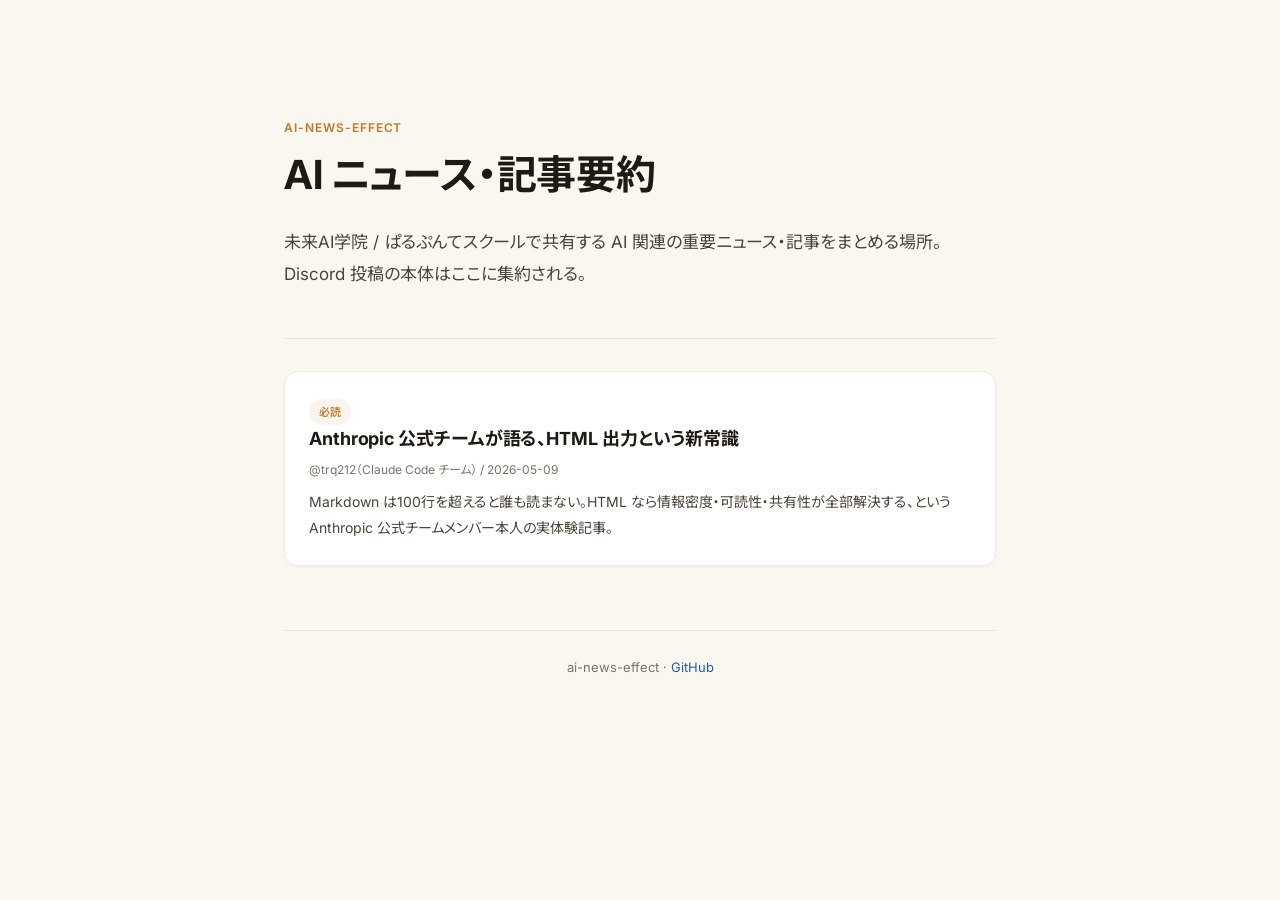
==== index.html @ 705ed65c "ライトテーマ化 + 共通CSS化 + DESIGN.md 設置 ちーけんさんフィードバック対応（ダークから明るく見やすいテーマへ）。  - DESIGN.md 新規: カラーパレット・タイポ・コンポー" ====
<!DOCTYPE html>
<html lang="ja">
<head>
<meta charset="UTF-8">
<meta name="viewport" content="width=device-width, initial-scale=1, viewport-fit=cover">
<title>ai-news-effect | AI ニュース・記事要約</title>
<meta name="description" content="未来AI学院 / ぱるぷんてスクール向け、AI ニュース・記事要約の HTML 公開サイト。">
<meta property="og:title" content="ai-news-effect | AI ニュース・記事要約">
<meta property="og:description" content="未来AI学院 / ぱるぷんてスクール向け、AI ニュース・記事要約の HTML 公開サイト。">
<meta property="og:type" content="website">
<meta property="og:url" content="https://ai-news-effect.pages.dev/">
<meta property="og:image" content="https://ai-news-effect.pages.dev/assets/images/2026-05-10-html-effectiveness.png">
<meta property="og:site_name" content="ai-news-effect">
<meta name="twitter:card" content="summary_large_image">
<meta name="twitter:image" content="https://ai-news-effect.pages.dev/assets/images/2026-05-10-html-effectiveness.png">
<link rel="preconnect" href="https://fonts.googleapis.com">
<link rel="preconnect" href="https://fonts.gstatic.com" crossorigin>
<link href="https://fonts.googleapis.com/css2?family=Inter:wght@400;500;600;700&family=Noto+Sans+JP:wght@400;500;700&family=JetBrains+Mono:wght@400;500&display=swap" rel="stylesheet">
<link rel="stylesheet" href="/assets/styles.css">
</head>
<body>
<main class="container">
  <header class="hero">
    <span class="eyebrow">ai-news-effect</span>
    <h1>AI ニュース・記事要約</h1>
    <p class="lead">未来AI学院 / ぱるぷんてスクールで共有する AI 関連の重要ニュース・記事をまとめる場所。Discord 投稿の本体はここに集約される。</p>
  </header>

  <a href="/posts/2026-05-10-html-effectiveness.html" class="card-link">
    <span class="tag">必読</span>
    <h2>Anthropic 公式チームが語る、HTML 出力という新常識</h2>
    <p class="meta-inline">@trq212（Claude Code チーム） / 2026-05-09</p>
    <p>Markdown は100行を超えると誰も読まない。HTML なら情報密度・可読性・共有性が全部解決する、という Anthropic 公式チームメンバー本人の実体験記事。</p>
  </a>

  <footer>
    ai-news-effect · <a href="https://github.com/kenjireds08/ai-news-effect">GitHub</a>
  </footer>
</main>
</body>
</html>
---- assets/styles.css ----
/* ai-news-effect 共通スタイルシート
 * デザインルール: DESIGN.md を参照
 * 方針: 手書きノート風画像と一体感のある、温かく品のあるライトテーマ
 */

:root {
  /* Background */
  --bg-base: #faf7f0;
  --bg-surface: #ffffff;
  --bg-elev: #fdf8e8;

  /* Text */
  --text-primary: #1f1a14;
  --text-secondary: #4a4338;
  --text-muted: #7a7468;

  /* Accent */
  --accent-warm: #c2782a;
  --accent-marker: #f5b85f;
  --accent-warm-bg: rgba(194, 120, 42, 0.08);
  --accent-link: #1e5da8;
  --accent-coral: #c64b3a;

  /* Border / Shadow */
  --border: rgba(31, 26, 20, 0.08);
  --border-strong: rgba(31, 26, 20, 0.16);
  --shadow-sm: 0 1px 2px rgba(31, 26, 20, 0.04);
  --shadow-md: 0 4px 16px rgba(31, 26, 20, 0.06);

  /* Radius */
  --r-sm: 8px;
  --r-md: 14px;
  --r-lg: 20px;

  /* Space (8px grid) */
  --space-1: 8px;
  --space-2: 16px;
  --space-3: 24px;
  --space-4: 32px;
  --space-5: 48px;
  --space-6: 64px;

  /* Layout */
  --max-w: 760px;

  /* Typography */
  --font-sans: "Inter", "Noto Sans JP", -apple-system, BlinkMacSystemFont, system-ui, sans-serif;
  --font-mono: "JetBrains Mono", ui-monospace, SFMono-Regular, Menlo, monospace;
}

* { box-sizing: border-box; }

html, body {
  margin: 0;
  padding: 0;
  background: var(--bg-base);
  color: var(--text-primary);
  font-family: var(--font-sans);
  line-height: 1.85;
  font-feature-settings: "palt";
  -webkit-font-smoothing: antialiased;
  -moz-osx-font-smoothing: grayscale;
}

.container {
  max-width: var(--max-w);
  margin: 0 auto;
  padding: var(--space-5) var(--space-3);
}

/* === Typography === */

h1, h2, h3, h4 {
  font-weight: 700;
  line-height: 1.4;
  letter-spacing: -0.01em;
  color: var(--text-primary);
}

h1 {
  font-size: clamp(28px, 5vw, 40px);
  margin: 0 0 var(--space-3);
}

h2 {
  font-size: clamp(22px, 3.5vw, 26px);
  margin: var(--space-5) 0 var(--space-2);
}

h2.section-title {
  font-size: clamp(22px, 3.5vw, 26px);
  margin: var(--space-5) 0 var(--space-2);
}

h3 {
  font-size: 18px;
  margin: var(--space-3) 0 var(--space-1);
}

p {
  margin: 0 0 var(--space-2);
  color: var(--text-secondary);
}

a {
  color: var(--accent-link);
  text-decoration: none;
  border-bottom: 1px dashed transparent;
  transition: border-color 0.15s, color 0.15s;
}

a:hover {
  border-bottom-color: var(--accent-link);
}

code {
  font-family: var(--font-mono);
  font-size: 0.92em;
  background: var(--bg-elev);
  padding: 2px 6px;
  border-radius: 4px;
  color: var(--accent-warm);
  border: 1px solid var(--border);
}

hr {
  border: none;
  border-top: 1px solid var(--border);
  margin: var(--space-5) 0;
}

/* === Components === */

.eyebrow {
  display: inline-block;
  font-size: 12px;
  font-weight: 600;
  letter-spacing: 0.08em;
  text-transform: uppercase;
  color: var(--accent-warm);
  margin-bottom: var(--space-1);
}

.breadcrumb {
  font-size: 13px;
  color: var(--text-muted);
  margin-bottom: var(--space-3);
}

.breadcrumb a {
  color: var(--text-muted);
  border-bottom: 1px dashed var(--text-muted);
}

.meta {
  display: flex;
  flex-wrap: wrap;
  gap: var(--space-2);
  font-size: 13px;
  color: var(--text-muted);
  border-left: 3px solid var(--accent-warm);
  background: var(--accent-warm-bg);
  padding: var(--space-1) var(--space-2);
  border-radius: 0 var(--r-sm) var(--r-sm) 0;
  margin: var(--space-2) 0 var(--space-3);
  line-height: 1.7;
}

.meta a {
  color: var(--text-muted);
  border-bottom: 1px dashed var(--text-muted);
}

.lead {
  font-size: 17px;
  color: var(--text-secondary);
  margin: var(--space-3) 0 var(--space-3);
  line-height: 1.85;
}

.lead strong {
  color: var(--text-primary);
}

.hero-img {
  width: 100%;
  border-radius: var(--r-md);
  border: 1px solid var(--border);
  margin: var(--space-3) 0 var(--space-5);
  display: block;
  box-shadow: var(--shadow-md);
  background: var(--bg-elev);
}

/* Hero (top of page) */

.hero {
  padding: var(--space-6) 0 var(--space-3);
  border-bottom: 1px solid var(--border);
  margin-bottom: var(--space-4);
}

/* Card (general) */

.card {
  background: var(--bg-surface);
  border: 1px solid var(--border);
  border-radius: var(--r-md);
  padding: var(--space-3);
  margin: var(--space-2) 0;
  box-shadow: var(--shadow-sm);
}

/* Card Link (article list) */

.card-link {
  display: block;
  background: var(--bg-surface);
  border: 1px solid var(--border);
  border-radius: var(--r-md);
  padding: var(--space-3);
  margin: var(--space-2) 0;
  color: inherit;
  border-bottom: 1px solid var(--border);
  box-shadow: var(--shadow-sm);
  transition: border-color 0.15s, transform 0.15s, box-shadow 0.15s;
}

.card-link:hover {
  border-color: var(--accent-warm);
  transform: translateY(-1px);
  box-shadow: var(--shadow-md);
}

.card-link h2 {
  font-size: 18px;
  font-weight: 700;
  margin: 0 0 var(--space-1);
  color: var(--text-primary);
  letter-spacing: -0.005em;
}

.card-link .meta-inline {
  font-size: 12px;
  color: var(--text-muted);
  margin: 0 0 var(--space-1);
  border: none;
  background: none;
  padding: 0;
}

.card-link p {
  margin: 0;
  color: var(--text-secondary);
  font-size: 14px;
}

/* Tag */

.tag {
  display: inline-block;
  font-size: 11px;
  font-weight: 600;
  padding: 3px 10px;
  border-radius: 999px;
  background: var(--accent-warm-bg);
  color: var(--accent-warm);
  margin-right: 6px;
}

/* Numbered Card (5項目展開用) */

.num-card {
  background: var(--bg-surface);
  border: 1px solid var(--border);
  border-left: 3px solid var(--accent-warm);
  border-radius: 0 var(--r-md) var(--r-md) 0;
  padding: var(--space-3);
  margin: var(--space-2) 0;
  box-shadow: var(--shadow-sm);
}

.num-card-num {
  display: inline-flex;
  align-items: center;
  justify-content: center;
  width: 28px;
  height: 28px;
  border-radius: 50%;
  background: var(--accent-warm);
  color: #ffffff;
  font-weight: 700;
  font-size: 14px;
  margin-right: var(--space-1);
  vertical-align: middle;
}

.num-card h3 {
  display: inline;
  font-size: 18px;
  margin: 0;
  color: var(--text-primary);
  letter-spacing: -0.005em;
  vertical-align: middle;
}

.num-card p {
  margin: var(--space-1) 0 0;
  color: var(--text-secondary);
  line-height: 1.85;
}

.num-card strong {
  color: var(--text-primary);
}

/* Quote */

.quote {
  border-left: 4px solid var(--accent-marker);
  padding: var(--space-1) var(--space-3);
  background: var(--accent-warm-bg);
  border-radius: 0 var(--r-sm) var(--r-sm) 0;
  margin: var(--space-3) 0;
  font-style: italic;
  color: var(--text-secondary);
}

/* Button */

.btn {
  display: inline-block;
  padding: 10px 20px;
  border-radius: var(--r-sm);
  background: var(--accent-warm);
  color: #ffffff;
  font-weight: 600;
  font-size: 15px;
  border: none;
  cursor: pointer;
  text-decoration: none;
  transition: transform 0.1s, background 0.15s;
}

.btn:hover {
  transform: translateY(-1px);
  background: #a86423;
  border-bottom: none;
}

.btn-ghost {
  background: transparent;
  color: var(--text-primary);
  border: 1px solid var(--border-strong);
}

.btn-ghost:hover {
  background: var(--bg-elev);
}

/* Divider */

.divider {
  text-align: center;
  color: var(--text-muted);
  letter-spacing: 0.5em;
  margin: var(--space-5) 0 var(--space-3);
  font-size: 12px;
}

/* Conclusion */

.conclusion {
  text-align: center;
  color: var(--text-secondary);
  font-size: 15px;
  margin: var(--space-3) 0;
  line-height: 1.85;
}

.conclusion strong {
  color: var(--accent-warm);
}

/* Related links */

.related {
  background: var(--bg-elev);
  border: 1px solid var(--border);
  border-radius: var(--r-md);
  padding: var(--space-3);
  margin: var(--space-5) 0;
}

.related h3 {
  margin: 0 0 var(--space-1);
  font-size: 14px;
  color: var(--text-muted);
  text-transform: uppercase;
  letter-spacing: 0.08em;
  font-weight: 600;
}

.related ul {
  margin: 0;
  padding-left: var(--space-2);
}

.related li {
  margin: var(--space-1) 0;
  font-size: 14px;
}

/* Footer */

footer {
  border-top: 1px solid var(--border);
  padding: var(--space-3) 0;
  margin-top: var(--space-6);
  font-size: 13px;
  color: var(--text-muted);
  text-align: center;
}

/* Responsive */

@media (max-width: 540px) {
  .container {
    padding: var(--space-3) var(--space-2);
  }
  .num-card {
    padding: var(--space-2);
  }
  .meta {
    padding: var(--space-1) var(--space-2);
    font-size: 12px;
  }
}
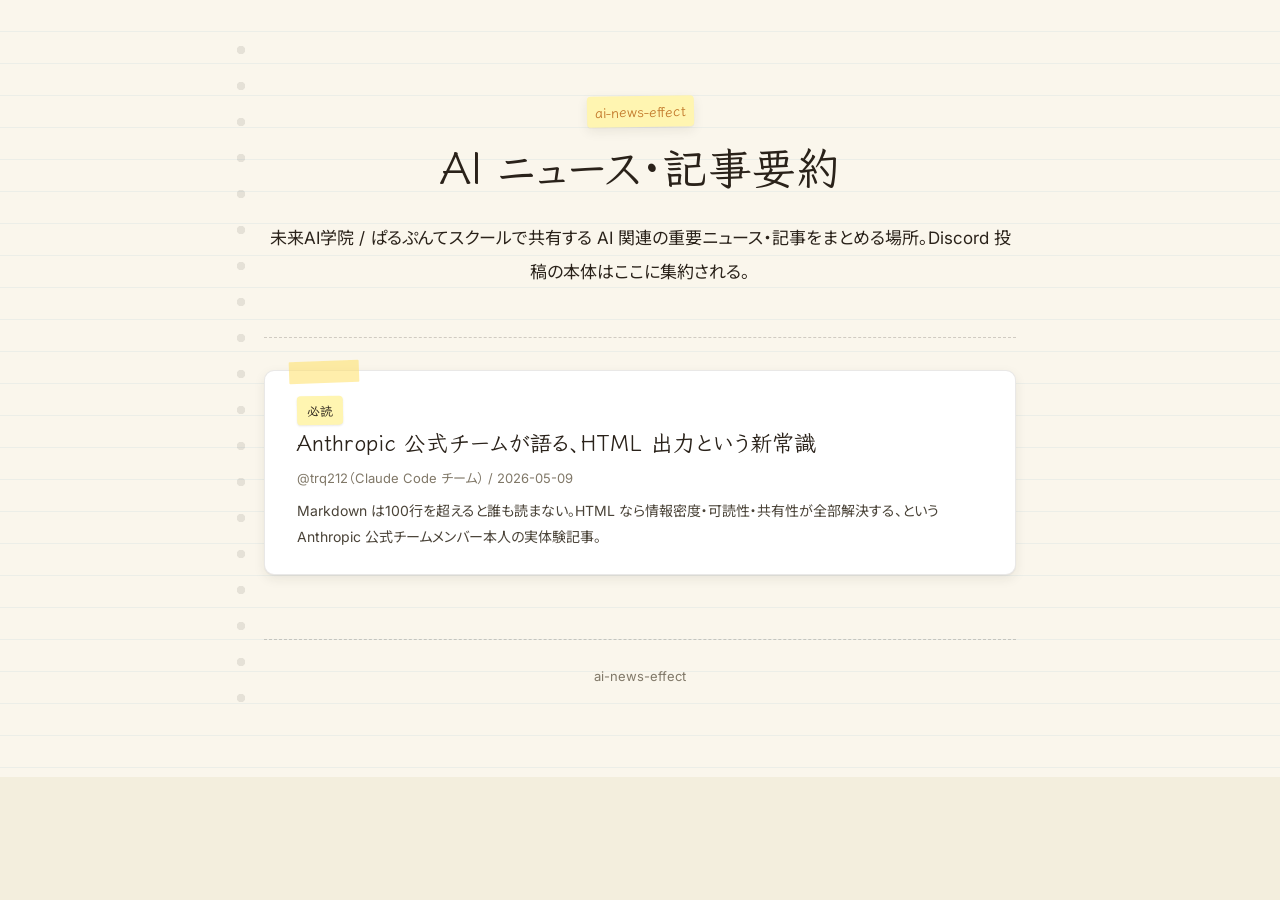
==== commit 68396d6a: "フッターから「未来AI学院・ぱるぷんてスクール」表記削除 ちーけんさんフィードバック対応。サイト名のみシンプルに表示" ====
--- a/index.html
+++ b/index.html
@@ -34,7 +34,7 @@
   </a>
 
   <footer>
-    ai-news-effect · <a href="https://github.com/kenjireds08/ai-news-effect">GitHub</a>
+    ai-news-effect
   </footer>
 </main>
 </body>
--- a/assets/styles.css
+++ b/assets/styles.css
@@ -1,38 +1,53 @@
 /* ai-news-effect 共通スタイルシート
  * デザインルール: DESIGN.md を参照
- * 方針: 手書きノート風画像と一体感のある、温かく品のあるライトテーマ
+ * 方針: ノート風融合 — 手書きインフォグラフィック画像と HTML が完全に一体化したペーパー質感
  */
 
+@import url('https://fonts.googleapis.com/css2?family=Inter:wght@400;500;600;700&family=Noto+Sans+JP:wght@400;500;700&family=Klee+One:wght@400;600&family=JetBrains+Mono:wght@400;500&display=swap');
+
 :root {
-  /* Background */
-  --bg-base: #faf7f0;
-  --bg-surface: #ffffff;
+  /* Background — ノートの紙感 */
+  --bg-paper: #faf6ec;
+  --bg-paper-darker: #f3eedd;
+  --bg-card: #ffffff;
   --bg-elev: #fdf8e8;
 
+  /* Sticky note colors（5項目用付箋カラー） */
+  --sticky-yellow: #fff5b1;
+  --sticky-blue: #d4eaf8;
+  --sticky-pink: #ffd9d9;
+  --sticky-green: #d6ecc6;
+  --sticky-orange: #ffd9b3;
+
   /* Text */
-  --text-primary: #1f1a14;
+  --text-primary: #2a221a;
   --text-secondary: #4a4338;
-  --text-muted: #7a7468;
+  --text-muted: #807868;
 
   /* Accent */
   --accent-warm: #c2782a;
-  --accent-marker: #f5b85f;
-  --accent-warm-bg: rgba(194, 120, 42, 0.08);
+  --accent-marker: #ffe066;
+  --accent-marker-soft: #fff5b1;
   --accent-link: #1e5da8;
   --accent-coral: #c64b3a;
+  --accent-blue: #4a90b9;
+
+  /* Tape colors */
+  --tape-yellow: rgba(255, 224, 102, 0.55);
+  --tape-blue: rgba(74, 144, 185, 0.35);
 
   /* Border / Shadow */
-  --border: rgba(31, 26, 20, 0.08);
-  --border-strong: rgba(31, 26, 20, 0.16);
-  --shadow-sm: 0 1px 2px rgba(31, 26, 20, 0.04);
-  --shadow-md: 0 4px 16px rgba(31, 26, 20, 0.06);
+  --border: rgba(42, 34, 26, 0.1);
+  --border-strong: rgba(42, 34, 26, 0.2);
+  --shadow-paper: 0 1px 1px rgba(42, 34, 26, 0.04), 0 4px 12px rgba(42, 34, 26, 0.08);
+  --shadow-sticky: 0 2px 4px rgba(42, 34, 26, 0.08), 0 8px 24px rgba(42, 34, 26, 0.1);
 
   /* Radius */
-  --r-sm: 8px;
-  --r-md: 14px;
-  --r-lg: 20px;
-
-  /* Space (8px grid) */
+  --r-sm: 6px;
+  --r-md: 10px;
+  --r-lg: 16px;
+
+  /* Space */
   --space-1: 8px;
   --space-2: 16px;
   --space-3: 24px;
@@ -40,84 +55,144 @@
   --space-5: 48px;
   --space-6: 64px;
 
-  /* Layout */
-  --max-w: 760px;
+  --max-w: 800px;
 
   /* Typography */
   --font-sans: "Inter", "Noto Sans JP", -apple-system, BlinkMacSystemFont, system-ui, sans-serif;
-  --font-mono: "JetBrains Mono", ui-monospace, SFMono-Regular, Menlo, monospace;
+  --font-handwritten: "Klee One", "Noto Sans JP", serif;
+  --font-mono: "JetBrains Mono", ui-monospace, monospace;
 }
 
 * { box-sizing: border-box; }
 
-html, body {
+html {
+  background: var(--bg-paper-darker);
+}
+
+body {
   margin: 0;
   padding: 0;
-  background: var(--bg-base);
+  background:
+    /* 横罫線（うっすら青） */
+    repeating-linear-gradient(
+      to bottom,
+      transparent 0,
+      transparent 31px,
+      rgba(74, 144, 185, 0.08) 31px,
+      rgba(74, 144, 185, 0.08) 32px
+    ),
+    /* ベース紙色 */
+    var(--bg-paper);
+  background-attachment: fixed;
   color: var(--text-primary);
   font-family: var(--font-sans);
-  line-height: 1.85;
+  font-size: 16px;
+  line-height: 1.95;
   font-feature-settings: "palt";
   -webkit-font-smoothing: antialiased;
-  -moz-osx-font-smoothing: grayscale;
 }
 
 .container {
   max-width: var(--max-w);
   margin: 0 auto;
-  padding: var(--space-5) var(--space-3);
+  padding: var(--space-5) var(--space-3) var(--space-6);
+  position: relative;
+}
+
+/* ノートの左端：スパイラルバインディング装飾（PCのみ） */
+@media (min-width: 768px) {
+  .container::before {
+    content: "";
+    position: absolute;
+    left: -8px;
+    top: var(--space-4);
+    bottom: var(--space-5);
+    width: 18px;
+    background:
+      radial-gradient(
+        circle at center,
+        rgba(42, 34, 26, 0.25) 0,
+        rgba(42, 34, 26, 0.25) 4px,
+        transparent 4.5px
+      );
+    background-size: 18px 36px;
+    background-repeat: repeat-y;
+    opacity: 0.4;
+    pointer-events: none;
+  }
 }
 
 /* === Typography === */
 
 h1, h2, h3, h4 {
   font-weight: 700;
+  line-height: 1.45;
+  letter-spacing: 0.005em;
+  color: var(--text-primary);
+}
+
+h1 {
+  font-family: var(--font-handwritten);
+  font-weight: 600;
+  font-size: clamp(30px, 5.5vw, 44px);
+  margin: 0 0 var(--space-3);
   line-height: 1.4;
-  letter-spacing: -0.01em;
-  color: var(--text-primary);
-}
-
-h1 {
-  font-size: clamp(28px, 5vw, 40px);
-  margin: 0 0 var(--space-3);
-}
-
-h2 {
-  font-size: clamp(22px, 3.5vw, 26px);
-  margin: var(--space-5) 0 var(--space-2);
 }
 
 h2.section-title {
-  font-size: clamp(22px, 3.5vw, 26px);
-  margin: var(--space-5) 0 var(--space-2);
+  font-family: var(--font-handwritten);
+  font-weight: 600;
+  font-size: clamp(24px, 4vw, 30px);
+  margin: var(--space-5) 0 var(--space-3);
+  display: inline-block;
+  position: relative;
+  padding: 0 6px 4px;
+}
+
+h2.section-title::after {
+  content: "";
+  position: absolute;
+  left: 0;
+  right: 0;
+  bottom: 0;
+  height: 12px;
+  background: var(--accent-marker);
+  z-index: -1;
+  opacity: 0.7;
+  border-radius: 2px;
+  transform: skewX(-2deg);
 }
 
 h3 {
-  font-size: 18px;
+  font-size: 19px;
   margin: var(--space-3) 0 var(--space-1);
 }
 
 p {
   margin: 0 0 var(--space-2);
-  color: var(--text-secondary);
+  color: var(--text-primary);
 }
 
 a {
   color: var(--accent-link);
   text-decoration: none;
-  border-bottom: 1px dashed transparent;
-  transition: border-color 0.15s, color 0.15s;
-}
-
-a:hover {
-  border-bottom-color: var(--accent-link);
+  border-bottom: 1.5px solid var(--accent-link);
+  transition: opacity 0.15s;
+}
+a:hover { opacity: 0.7; }
+
+/* マーカー風強調 */
+strong {
+  background: linear-gradient(180deg, transparent 55%, var(--accent-marker-soft) 55%);
+  font-weight: 700;
+  padding: 0 2px;
 }
 
 code {
   font-family: var(--font-mono);
-  font-size: 0.92em;
+  font-size: 0.9em;
   background: var(--bg-elev);
-  padding: 2px 6px;
+  padding: 2px 7px;
   border-radius: 4px;
   color: var(--accent-warm);
   border: 1px solid var(--border);
@@ -125,7 +200,7 @@
 
 hr {
   border: none;
-  border-top: 1px solid var(--border);
+  border-top: 1px dashed var(--border-strong);
   margin: var(--space-5) 0;
 }
 
@@ -133,12 +208,16 @@
 
 .eyebrow {
   display: inline-block;
-  font-size: 12px;
+  font-family: var(--font-handwritten);
+  font-size: 14px;
   font-weight: 600;
-  letter-spacing: 0.08em;
-  text-transform: uppercase;
   color: var(--accent-warm);
   margin-bottom: var(--space-1);
+  padding: 2px 8px;
+  background: var(--sticky-yellow);
+  border-radius: 4px;
+  transform: rotate(-1deg);
+  box-shadow: var(--shadow-paper);
 }
 
 .breadcrumb {
@@ -152,182 +231,262 @@
   border-bottom: 1px dashed var(--text-muted);
 }
 
+/* Meta（出典枠 — マスキングテープ風） */
 .meta {
-  display: flex;
-  flex-wrap: wrap;
-  gap: var(--space-2);
-  font-size: 13px;
-  color: var(--text-muted);
-  border-left: 3px solid var(--accent-warm);
-  background: var(--accent-warm-bg);
-  padding: var(--space-1) var(--space-2);
-  border-radius: 0 var(--r-sm) var(--r-sm) 0;
-  margin: var(--space-2) 0 var(--space-3);
+  display: block;
+  font-size: 14px;
+  color: var(--text-secondary);
+  background: var(--bg-card);
+  padding: var(--space-2) var(--space-3);
+  border-radius: var(--r-sm);
+  margin: var(--space-3) 0 var(--space-4);
+  position: relative;
+  box-shadow: var(--shadow-paper);
   line-height: 1.7;
 }
 
-.meta a {
-  color: var(--text-muted);
-  border-bottom: 1px dashed var(--text-muted);
-}
+.meta::before,
+.meta::after {
+  content: "";
+  position: absolute;
+  width: 80px;
+  height: 22px;
+  background: var(--tape-yellow);
+  top: -10px;
+  border-radius: 1px;
+  box-shadow: 0 1px 2px rgba(42, 34, 26, 0.08);
+}
+
+.meta::before {
+  left: -12px;
+  transform: rotate(-3deg);
+}
+
+.meta::after {
+  right: -12px;
+  transform: rotate(2deg);
+}
+
+.meta a { color: var(--accent-link); border-bottom: 1px solid var(--accent-link); }
 
 .lead {
   font-size: 17px;
-  color: var(--text-secondary);
-  margin: var(--space-3) 0 var(--space-3);
-  line-height: 1.85;
-}
-
-.lead strong {
-  color: var(--text-primary);
+  color: var(--text-primary);
+  margin: var(--space-3) 0;
+  line-height: 2;
+}
+
+/* Hero Image — テープで貼った写真風 */
+.hero-img-wrap {
+  position: relative;
+  margin: var(--space-5) auto;
+  max-width: 720px;
+}
+
+.hero-img-wrap::before {
+  content: "";
+  position: absolute;
+  width: 110px;
+  height: 28px;
+  background: var(--tape-yellow);
+  top: -14px;
+  left: 50%;
+  transform: translateX(-50%) rotate(-2deg);
+  border-radius: 1px;
+  box-shadow: 0 2px 4px rgba(42, 34, 26, 0.1);
+  z-index: 2;
 }
 
 .hero-img {
   width: 100%;
+  display: block;
   border-radius: var(--r-md);
-  border: 1px solid var(--border);
-  margin: var(--space-3) 0 var(--space-5);
-  display: block;
-  box-shadow: var(--shadow-md);
-  background: var(--bg-elev);
-}
-
-/* Hero (top of page) */
-
+  box-shadow: var(--shadow-sticky);
+  background: #fff;
+}
+
+/* Hero（記事一覧トップ） */
 .hero {
-  padding: var(--space-6) 0 var(--space-3);
-  border-bottom: 1px solid var(--border);
+  padding: var(--space-5) 0 var(--space-3);
   margin-bottom: var(--space-4);
-}
-
-/* Card (general) */
-
+  text-align: center;
+  border-bottom: 1px dashed var(--border-strong);
+}
+
+/* Card（一般） */
 .card {
-  background: var(--bg-surface);
+  background: var(--bg-card);
   border: 1px solid var(--border);
   border-radius: var(--r-md);
   padding: var(--space-3);
   margin: var(--space-2) 0;
-  box-shadow: var(--shadow-sm);
-}
-
-/* Card Link (article list) */
-
+  box-shadow: var(--shadow-paper);
+}
+
+/* Card Link（投稿一覧用 — 付箋風） */
 .card-link {
   display: block;
-  background: var(--bg-surface);
+  background: var(--bg-card);
   border: 1px solid var(--border);
   border-radius: var(--r-md);
-  padding: var(--space-3);
-  margin: var(--space-2) 0;
+  padding: var(--space-3) var(--space-4);
+  margin: var(--space-3) 0;
   color: inherit;
-  border-bottom: 1px solid var(--border);
-  box-shadow: var(--shadow-sm);
-  transition: border-color 0.15s, transform 0.15s, box-shadow 0.15s;
+  position: relative;
+  box-shadow: var(--shadow-paper);
+  transition: transform 0.2s, box-shadow 0.2s;
+}
+
+.card-link::before {
+  content: "";
+  position: absolute;
+  width: 70px;
+  height: 22px;
+  background: var(--tape-yellow);
+  top: -10px;
+  left: 24px;
+  transform: rotate(-2deg);
+  border-radius: 1px;
 }
 
 .card-link:hover {
-  border-color: var(--accent-warm);
-  transform: translateY(-1px);
-  box-shadow: var(--shadow-md);
+  transform: translateY(-2px) rotate(0.3deg);
+  box-shadow: var(--shadow-sticky);
 }
 
 .card-link h2 {
-  font-size: 18px;
-  font-weight: 700;
+  font-family: var(--font-handwritten);
+  font-size: 22px;
   margin: 0 0 var(--space-1);
   color: var(--text-primary);
-  letter-spacing: -0.005em;
+  border-bottom: none;
 }
 
 .card-link .meta-inline {
-  font-size: 12px;
+  font-size: 13px;
   color: var(--text-muted);
   margin: 0 0 var(--space-1);
-  border: none;
-  background: none;
-  padding: 0;
 }
 
 .card-link p {
   margin: 0;
   color: var(--text-secondary);
   font-size: 14px;
+  line-height: 1.85;
+}
+
+.card-link strong {
+  background: linear-gradient(180deg, transparent 55%, var(--accent-marker-soft) 55%);
 }
 
 /* Tag */
-
 .tag {
   display: inline-block;
-  font-size: 11px;
+  font-family: var(--font-handwritten);
+  font-size: 13px;
   font-weight: 600;
-  padding: 3px 10px;
-  border-radius: 999px;
-  background: var(--accent-warm-bg);
-  color: var(--accent-warm);
-  margin-right: 6px;
-}
-
-/* Numbered Card (5項目展開用) */
-
-.num-card {
-  background: var(--bg-surface);
-  border: 1px solid var(--border);
-  border-left: 3px solid var(--accent-warm);
-  border-radius: 0 var(--r-md) var(--r-md) 0;
+  padding: 2px 10px;
+  background: var(--sticky-yellow);
+  color: var(--text-primary);
+  border-radius: 4px;
+  transform: rotate(-1deg);
+  box-shadow: 0 1px 2px rgba(42, 34, 26, 0.1);
+}
+
+/* === 付箋風 5項目カード === */
+.sticky-grid {
+  display: grid;
+  grid-template-columns: 1fr;
+  gap: var(--space-4);
+  margin: var(--space-4) 0;
+}
+
+@media (min-width: 720px) {
+  .sticky-grid {
+    grid-template-columns: 1fr 1fr;
+    gap: var(--space-4) var(--space-5);
+  }
+  .sticky-grid > .sticky-note:nth-child(5) {
+    grid-column: 1 / -1;
+    max-width: 50%;
+    margin: 0 auto;
+  }
+}
+
+.sticky-note {
+  background: var(--sticky-yellow);
   padding: var(--space-3);
-  margin: var(--space-2) 0;
-  box-shadow: var(--shadow-sm);
-}
-
-.num-card-num {
+  border-radius: 2px;
+  position: relative;
+  box-shadow: var(--shadow-sticky);
+  font-family: var(--font-sans);
+  transform: rotate(-1deg);
+  transition: transform 0.2s;
+}
+
+.sticky-note:hover {
+  transform: rotate(0deg) scale(1.02);
+}
+
+.sticky-note:nth-child(2) { background: var(--sticky-blue); transform: rotate(1deg); }
+.sticky-note:nth-child(3) { background: var(--sticky-pink); transform: rotate(-0.5deg); }
+.sticky-note:nth-child(4) { background: var(--sticky-green); transform: rotate(0.5deg); }
+.sticky-note:nth-child(5) { background: var(--sticky-orange); transform: rotate(-1deg); }
+
+.sticky-note:nth-child(2):hover,
+.sticky-note:nth-child(4):hover { transform: rotate(0deg) scale(1.02); }
+
+/* 付箋の番号 */
+.sticky-num {
   display: inline-flex;
   align-items: center;
   justify-content: center;
-  width: 28px;
-  height: 28px;
+  width: 32px;
+  height: 32px;
   border-radius: 50%;
-  background: var(--accent-warm);
-  color: #ffffff;
+  background: var(--text-primary);
+  color: #fff;
+  font-family: var(--font-handwritten);
   font-weight: 700;
-  font-size: 14px;
-  margin-right: var(--space-1);
-  vertical-align: middle;
-}
-
-.num-card h3 {
-  display: inline;
-  font-size: 18px;
+  font-size: 16px;
+  margin-bottom: var(--space-1);
+  box-shadow: 0 1px 2px rgba(0, 0, 0, 0.15);
+}
+
+.sticky-note h3 {
+  font-family: var(--font-handwritten);
+  font-size: 19px;
+  margin: 4px 0 var(--space-1);
+  color: var(--text-primary);
+  line-height: 1.4;
+}
+
+.sticky-note p {
   margin: 0;
   color: var(--text-primary);
-  letter-spacing: -0.005em;
-  vertical-align: middle;
-}
-
-.num-card p {
-  margin: var(--space-1) 0 0;
-  color: var(--text-secondary);
+  font-size: 15px;
   line-height: 1.85;
 }
 
-.num-card strong {
-  color: var(--text-primary);
+.sticky-note strong {
+  background: linear-gradient(180deg, transparent 55%, rgba(255, 255, 255, 0.7) 55%);
 }
 
 /* Quote */
-
 .quote {
-  border-left: 4px solid var(--accent-marker);
-  padding: var(--space-1) var(--space-3);
-  background: var(--accent-warm-bg);
+  border-left: 4px solid var(--accent-warm);
+  padding: var(--space-2) var(--space-3);
+  background: var(--bg-elev);
   border-radius: 0 var(--r-sm) var(--r-sm) 0;
   margin: var(--space-3) 0;
-  font-style: italic;
-  color: var(--text-secondary);
+  font-family: var(--font-handwritten);
+  font-style: normal;
+  color: var(--text-primary);
+  font-size: 17px;
+  line-height: 1.7;
 }
 
 /* Button */
-
 .btn {
   display: inline-block;
   padding: 10px 20px;
@@ -339,54 +498,62 @@
   border: none;
   cursor: pointer;
   text-decoration: none;
-  transition: transform 0.1s, background 0.15s;
-}
-
-.btn:hover {
-  transform: translateY(-1px);
-  background: #a86423;
   border-bottom: none;
-}
+  box-shadow: var(--shadow-paper);
+  transition: transform 0.1s;
+}
+.btn:hover { transform: translateY(-1px); opacity: 0.92; }
 
 .btn-ghost {
   background: transparent;
   color: var(--text-primary);
-  border: 1px solid var(--border-strong);
-}
-
-.btn-ghost:hover {
-  background: var(--bg-elev);
-}
-
-/* Divider */
-
+  border: 2px dashed var(--border-strong);
+  border-bottom: 2px dashed var(--border-strong);
+}
+
+/* Divider — 手書き矢印風 */
 .divider {
   text-align: center;
   color: var(--text-muted);
-  letter-spacing: 0.5em;
+  letter-spacing: 0.4em;
   margin: var(--space-5) 0 var(--space-3);
-  font-size: 12px;
-}
-
-/* Conclusion */
-
-.conclusion {
+  font-family: var(--font-handwritten);
+  font-size: 16px;
+}
+
+/* Conclusion — 黄色バナー */
+.conclusion-banner {
+  background: var(--accent-marker);
+  padding: var(--space-3) var(--space-4);
+  border-radius: var(--r-md);
+  margin: var(--space-4) 0;
   text-align: center;
-  color: var(--text-secondary);
-  font-size: 15px;
-  margin: var(--space-3) 0;
-  line-height: 1.85;
-}
-
-.conclusion strong {
-  color: var(--accent-warm);
-}
-
-/* Related links */
-
+  font-family: var(--font-handwritten);
+  font-weight: 600;
+  font-size: 19px;
+  color: var(--text-primary);
+  box-shadow: var(--shadow-paper);
+  position: relative;
+  transform: rotate(-0.5deg);
+}
+
+.conclusion-banner::before {
+  content: "💡 ";
+  margin-right: 4px;
+}
+
+.conclusion-banner strong {
+  background: none;
+  text-decoration: underline;
+  text-decoration-color: var(--accent-warm);
+  text-decoration-thickness: 3px;
+  text-underline-offset: 4px;
+}
+
+/* Related */
 .related {
-  background: var(--bg-elev);
-  border: 1px solid var(--border);
+  background: var(--bg-card);
+  border: 1px dashed var(--border-strong);
   border-radius: var(--r-md);
   padding: var(--space-3);
   margin: var(--space-5) 0;
@@ -394,27 +561,17 @@
 
 .related h3 {
   margin: 0 0 var(--space-1);
-  font-size: 14px;
-  color: var(--text-muted);
-  text-transform: uppercase;
-  letter-spacing: 0.08em;
-  font-weight: 600;
-}
-
-.related ul {
-  margin: 0;
-  padding-left: var(--space-2);
-}
-
-.related li {
-  margin: var(--space-1) 0;
-  font-size: 14px;
-}
+  font-family: var(--font-handwritten);
+  font-size: 16px;
+  color: var(--text-primary);
+}
+
+.related ul { margin: 0; padding-left: var(--space-2); }
+.related li { margin: var(--space-1) 0; font-size: 14px; }
 
 /* Footer */
-
 footer {
-  border-top: 1px solid var(--border);
+  border-top: 1px dashed var(--border-strong);
   padding: var(--space-3) 0;
   margin-top: var(--space-6);
   font-size: 13px;
@@ -423,16 +580,10 @@
 }
 
 /* Responsive */
-
 @media (max-width: 540px) {
-  .container {
-    padding: var(--space-3) var(--space-2);
-  }
-  .num-card {
-    padding: var(--space-2);
-  }
-  .meta {
-    padding: var(--space-1) var(--space-2);
-    font-size: 12px;
-  }
-}
+  .container { padding: var(--space-3) var(--space-2) var(--space-5); }
+  .meta { padding: var(--space-2); font-size: 13px; }
+  .meta::before, .meta::after { display: none; }
+  .hero-img-wrap::before { width: 80px; }
+  .sticky-note { padding: var(--space-2); }
+}
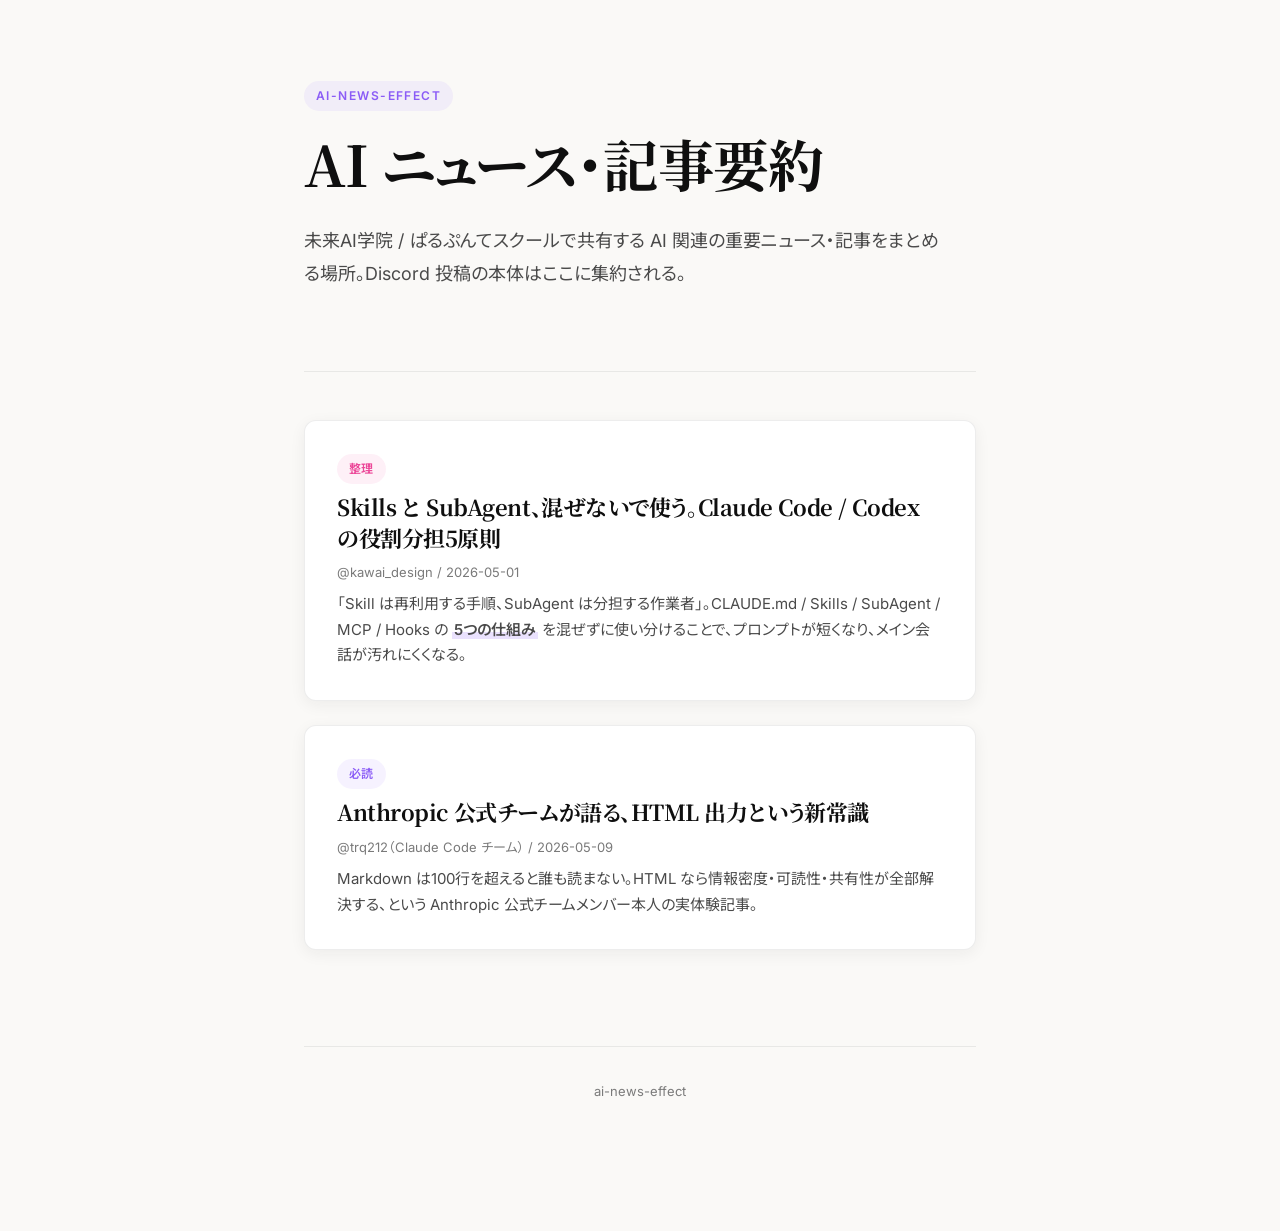
==== commit f280ac6d: "記事追加: Skills と SubAgent の使い分け（整理・解説型テンプレ初試作） @kawai_design 氏 (2026-05-01) の整理を「整理・解説型」テンプレで HTML化。 前" ====
--- a/index.html
+++ b/index.html
@@ -26,6 +26,13 @@
     <p class="lead">未来AI学院 / ぱるぷんてスクールで共有する AI 関連の重要ニュース・記事をまとめる場所。Discord 投稿の本体はここに集約される。</p>
   </header>
 
+  <a href="/posts/2026-05-10-skills-vs-subagent.html" class="card-link">
+    <span class="tag tag-pink">整理</span>
+    <h2>Skills と SubAgent、混ぜないで使う。Claude Code / Codex の役割分担5原則</h2>
+    <p class="meta-inline">@kawai_design / 2026-05-01</p>
+    <p>「Skill は再利用する手順、SubAgent は分担する作業者」。CLAUDE.md / Skills / SubAgent / MCP / Hooks の <strong>5つの仕組み</strong> を混ぜずに使い分けることで、プロンプトが短くなり、メイン会話が汚れにくくなる。</p>
+  </a>
+
   <a href="/posts/2026-05-10-html-effectiveness.html" class="card-link">
     <span class="tag">必読</span>
     <h2>Anthropic 公式チームが語る、HTML 出力という新常識</h2>
--- a/assets/styles.css
+++ b/assets/styles.css
@@ -1,171 +1,121 @@
 /* ai-news-effect 共通スタイルシート
  * デザインルール: DESIGN.md を参照
- * 方針: ノート風融合 — 手書きインフォグラフィック画像と HTML が完全に一体化したペーパー質感
+ * 方針: インディテックブログ風（パープル × ピンク・グラデーション・差し色）
  */
 
-@import url('https://fonts.googleapis.com/css2?family=Inter:wght@400;500;600;700&family=Noto+Sans+JP:wght@400;500;700&family=Klee+One:wght@400;600&family=JetBrains+Mono:wght@400;500&display=swap');
+@import url('https://fonts.googleapis.com/css2?family=Inter:wght@400;500;600;700&family=Noto+Sans+JP:wght@400;500;600;700&family=Noto+Serif+JP:wght@500;600;700&family=JetBrains+Mono:wght@400;500&display=swap');
 
 :root {
-  /* Background — ノートの紙感 */
-  --bg-paper: #faf6ec;
-  --bg-paper-darker: #f3eedd;
-  --bg-card: #ffffff;
-  --bg-elev: #fdf8e8;
-
-  /* Sticky note colors（5項目用付箋カラー） */
-  --sticky-yellow: #fff5b1;
-  --sticky-blue: #d4eaf8;
-  --sticky-pink: #ffd9d9;
-  --sticky-green: #d6ecc6;
-  --sticky-orange: #ffd9b3;
+  /* Background */
+  --bg-base: #faf9f7;
+  --bg-surface: #ffffff;
+  --bg-elev: #f5f3fa;
 
   /* Text */
-  --text-primary: #2a221a;
-  --text-secondary: #4a4338;
-  --text-muted: #807868;
+  --text-primary: #1a1a1a;
+  --text-secondary: #4a4a4a;
+  --text-muted: #7a7a7a;
+  --text-heading: #0f0f0f;
 
   /* Accent */
-  --accent-warm: #c2782a;
-  --accent-marker: #ffe066;
-  --accent-marker-soft: #fff5b1;
-  --accent-link: #1e5da8;
-  --accent-coral: #c64b3a;
-  --accent-blue: #4a90b9;
-
-  /* Tape colors */
-  --tape-yellow: rgba(255, 224, 102, 0.55);
-  --tape-blue: rgba(74, 144, 185, 0.35);
+  --accent-primary: #8b5cf6;
+  --accent-secondary: #ec4899;
+  --accent-tertiary: #06b6d4;
+  --accent-marker: rgba(139, 92, 246, 0.18);
+  --accent-soft-bg: rgba(139, 92, 246, 0.08);
+  --accent-pink-soft-bg: rgba(236, 72, 153, 0.08);
+
+  /* Gradient */
+  --grad-heading: linear-gradient(135deg, #8b5cf6 0%, #ec4899 100%);
+  --grad-border: linear-gradient(135deg, #8b5cf6, #ec4899, #06b6d4);
+  --grad-divider: linear-gradient(90deg, transparent, #8b5cf6, #ec4899, transparent);
 
   /* Border / Shadow */
-  --border: rgba(42, 34, 26, 0.1);
-  --border-strong: rgba(42, 34, 26, 0.2);
-  --shadow-paper: 0 1px 1px rgba(42, 34, 26, 0.04), 0 4px 12px rgba(42, 34, 26, 0.08);
-  --shadow-sticky: 0 2px 4px rgba(42, 34, 26, 0.08), 0 8px 24px rgba(42, 34, 26, 0.1);
+  --border: rgba(26, 26, 26, 0.08);
+  --border-strong: rgba(26, 26, 26, 0.16);
+  --shadow-sm: 0 1px 2px rgba(26, 26, 26, 0.04);
+  --shadow-md: 0 4px 16px rgba(26, 26, 26, 0.06);
+  --shadow-lg: 0 12px 32px rgba(139, 92, 246, 0.18);
 
   /* Radius */
   --r-sm: 6px;
-  --r-md: 10px;
-  --r-lg: 16px;
-
-  /* Space */
+  --r-md: 12px;
+  --r-lg: 20px;
+  --r-pill: 999px;
+
+  /* Space (8px grid) */
   --space-1: 8px;
   --space-2: 16px;
   --space-3: 24px;
   --space-4: 32px;
   --space-5: 48px;
   --space-6: 64px;
-
-  --max-w: 800px;
+  --space-7: 96px;
+
+  --max-w: 720px;
+  --max-w-wide: 880px;
 
   /* Typography */
   --font-sans: "Inter", "Noto Sans JP", -apple-system, BlinkMacSystemFont, system-ui, sans-serif;
-  --font-handwritten: "Klee One", "Noto Sans JP", serif;
+  --font-serif: "Noto Serif JP", "Source Serif 4", Georgia, serif;
   --font-mono: "JetBrains Mono", ui-monospace, monospace;
 }
 
 * { box-sizing: border-box; }
 
 html {
-  background: var(--bg-paper-darker);
+  background: var(--bg-base);
 }
 
 body {
   margin: 0;
   padding: 0;
-  background:
-    /* 横罫線（うっすら青） */
-    repeating-linear-gradient(
-      to bottom,
-      transparent 0,
-      transparent 31px,
-      rgba(74, 144, 185, 0.08) 31px,
-      rgba(74, 144, 185, 0.08) 32px
-    ),
-    /* ベース紙色 */
-    var(--bg-paper);
-  background-attachment: fixed;
+  background: var(--bg-base);
   color: var(--text-primary);
   font-family: var(--font-sans);
   font-size: 16px;
-  line-height: 1.95;
+  line-height: 1.85;
   font-feature-settings: "palt";
   -webkit-font-smoothing: antialiased;
+  -moz-osx-font-smoothing: grayscale;
 }
 
 .container {
   max-width: var(--max-w);
   margin: 0 auto;
-  padding: var(--space-5) var(--space-3) var(--space-6);
-  position: relative;
-}
-
-/* ノートの左端：スパイラルバインディング装飾（PCのみ） */
-@media (min-width: 768px) {
-  .container::before {
-    content: "";
-    position: absolute;
-    left: -8px;
-    top: var(--space-4);
-    bottom: var(--space-5);
-    width: 18px;
-    background:
-      radial-gradient(
-        circle at center,
-        rgba(42, 34, 26, 0.25) 0,
-        rgba(42, 34, 26, 0.25) 4px,
-        transparent 4.5px
-      );
-    background-size: 18px 36px;
-    background-repeat: repeat-y;
-    opacity: 0.4;
-    pointer-events: none;
-  }
+  padding: var(--space-5) var(--space-3) var(--space-7);
 }
 
 /* === Typography === */
 
 h1, h2, h3, h4 {
-  font-weight: 700;
-  line-height: 1.45;
-  letter-spacing: 0.005em;
-  color: var(--text-primary);
+  color: var(--text-heading);
+  letter-spacing: -0.02em;
 }
 
 h1 {
-  font-family: var(--font-handwritten);
-  font-weight: 600;
-  font-size: clamp(30px, 5.5vw, 44px);
+  font-family: var(--font-serif);
+  font-weight: 700;
+  font-size: clamp(36px, 6vw, 56px);
+  line-height: 1.3;
   margin: 0 0 var(--space-3);
+}
+
+h2 {
+  font-family: var(--font-serif);
+  font-weight: 700;
+  font-size: clamp(26px, 4vw, 32px);
   line-height: 1.4;
-}
-
-h2.section-title {
-  font-family: var(--font-handwritten);
-  font-weight: 600;
-  font-size: clamp(24px, 4vw, 30px);
-  margin: var(--space-5) 0 var(--space-3);
-  display: inline-block;
-  position: relative;
-  padding: 0 6px 4px;
-}
-
-h2.section-title::after {
-  content: "";
-  position: absolute;
-  left: 0;
-  right: 0;
-  bottom: 0;
-  height: 12px;
-  background: var(--accent-marker);
-  z-index: -1;
-  opacity: 0.7;
-  border-radius: 2px;
-  transform: skewX(-2deg);
+  margin: var(--space-6) 0 var(--space-3);
 }
 
 h3 {
-  font-size: 19px;
-  margin: var(--space-3) 0 var(--space-1);
+  font-family: var(--font-sans);
+  font-weight: 700;
+  font-size: 20px;
+  line-height: 1.5;
+  letter-spacing: -0.01em;
+  margin: var(--space-4) 0 var(--space-2);
 }
 
 p {
@@ -173,52 +123,105 @@
   color: var(--text-primary);
 }
 
+/* グラデーションテキスト（記事タイトルの一部にだけ使う） */
+.grad-text {
+  background: var(--grad-heading);
+  -webkit-background-clip: text;
+  background-clip: text;
+  -webkit-text-fill-color: transparent;
+  color: transparent;
+}
+
+/* === Links === */
+
 a {
-  color: var(--accent-link);
+  color: var(--accent-primary);
   text-decoration: none;
-  border-bottom: 1.5px solid var(--accent-link);
-  transition: opacity 0.15s;
-}
-a:hover { opacity: 0.7; }
-
-/* マーカー風強調 */
+  background-image: linear-gradient(var(--accent-primary), var(--accent-primary));
+  background-size: 100% 1.5px;
+  background-repeat: no-repeat;
+  background-position: 0 100%;
+  transition: background-size 0.25s ease, color 0.2s ease;
+  padding-bottom: 1px;
+}
+
+a:hover {
+  background-size: 100% 8px;
+  background-position: 0 100%;
+  color: var(--text-heading);
+}
+
+/* === Strong (marker風) === */
+
 strong {
-  background: linear-gradient(180deg, transparent 55%, var(--accent-marker-soft) 55%);
-  font-weight: 700;
+  background: linear-gradient(transparent 62%, var(--accent-marker) 62%);
+  font-weight: 600;
   padding: 0 2px;
 }
+
+/* === Code === */
 
 code {
   font-family: var(--font-mono);
   font-size: 0.9em;
-  background: var(--bg-elev);
+  background: var(--accent-soft-bg);
   padding: 2px 7px;
-  border-radius: 4px;
-  color: var(--accent-warm);
-  border: 1px solid var(--border);
-}
-
-hr {
-  border: none;
-  border-top: 1px dashed var(--border-strong);
-  margin: var(--space-5) 0;
-}
-
-/* === Components === */
+  border-radius: var(--r-sm);
+  color: var(--accent-primary);
+}
+
+pre {
+  font-family: var(--font-mono);
+  font-size: 14px;
+  background: var(--text-heading);
+  color: #f5f3fa;
+  padding: var(--space-3);
+  border-radius: var(--r-md);
+  overflow-x: auto;
+  line-height: 1.7;
+}
+
+pre code {
+  background: transparent;
+  color: inherit;
+  padding: 0;
+}
+
+/* === Hero (top of index / posts) === */
+
+.hero {
+  padding: var(--space-4) 0 var(--space-5);
+  margin-bottom: var(--space-5);
+  border-bottom: 1px solid var(--border);
+}
+
+.hero h1 {
+  margin-bottom: var(--space-2);
+}
+
+.hero .lead {
+  font-size: 18px;
+  color: var(--text-secondary);
+  line-height: 1.85;
+  max-width: 640px;
+}
+
+/* === Eyebrow === */
 
 .eyebrow {
   display: inline-block;
-  font-family: var(--font-handwritten);
-  font-size: 14px;
+  font-size: 12px;
   font-weight: 600;
-  color: var(--accent-warm);
-  margin-bottom: var(--space-1);
-  padding: 2px 8px;
-  background: var(--sticky-yellow);
-  border-radius: 4px;
-  transform: rotate(-1deg);
-  box-shadow: var(--shadow-paper);
-}
+  text-transform: uppercase;
+  letter-spacing: 0.12em;
+  color: var(--accent-primary);
+  background: var(--accent-soft-bg);
+  padding: 4px 12px;
+  border-radius: var(--r-pill);
+  margin-bottom: var(--space-2);
+}
+
+/* === Breadcrumb === */
 
 .breadcrumb {
   font-size: 13px;
@@ -228,138 +231,109 @@
 
 .breadcrumb a {
   color: var(--text-muted);
-  border-bottom: 1px dashed var(--text-muted);
-}
-
-/* Meta（出典枠 — マスキングテープ風） */
+  background-image: linear-gradient(var(--text-muted), var(--text-muted));
+}
+
+.breadcrumb a:hover { color: var(--accent-primary); }
+
+/* === Meta === */
+
 .meta {
   display: block;
-  font-size: 14px;
+  font-size: 13px;
   color: var(--text-secondary);
-  background: var(--bg-card);
+  background: var(--bg-elev);
   padding: var(--space-2) var(--space-3);
-  border-radius: var(--r-sm);
+  border-left: 3px solid var(--accent-primary);
+  border-radius: 0 var(--r-sm) var(--r-sm) 0;
   margin: var(--space-3) 0 var(--space-4);
-  position: relative;
-  box-shadow: var(--shadow-paper);
   line-height: 1.7;
 }
 
-.meta::before,
-.meta::after {
-  content: "";
-  position: absolute;
-  width: 80px;
-  height: 22px;
-  background: var(--tape-yellow);
-  top: -10px;
-  border-radius: 1px;
-  box-shadow: 0 1px 2px rgba(42, 34, 26, 0.08);
-}
-
-.meta::before {
-  left: -12px;
-  transform: rotate(-3deg);
-}
-
-.meta::after {
-  right: -12px;
-  transform: rotate(2deg);
-}
-
-.meta a { color: var(--accent-link); border-bottom: 1px solid var(--accent-link); }
+.meta a { color: var(--accent-primary); }
+
+/* === Lead === */
 
 .lead {
-  font-size: 17px;
-  color: var(--text-primary);
-  margin: var(--space-3) 0;
-  line-height: 2;
-}
-
-/* Hero Image — テープで貼った写真風 */
+  font-size: 18px;
+  color: var(--text-secondary);
+  line-height: 1.85;
+  margin: var(--space-3) 0 var(--space-4);
+}
+
+.lead strong { color: var(--text-primary); }
+
+/* === Hero Image === */
+
 .hero-img-wrap {
-  position: relative;
   margin: var(--space-5) auto;
-  max-width: 720px;
-}
-
-.hero-img-wrap::before {
-  content: "";
-  position: absolute;
-  width: 110px;
-  height: 28px;
-  background: var(--tape-yellow);
-  top: -14px;
-  left: 50%;
-  transform: translateX(-50%) rotate(-2deg);
-  border-radius: 1px;
-  box-shadow: 0 2px 4px rgba(42, 34, 26, 0.1);
-  z-index: 2;
+  max-width: var(--max-w-wide);
 }
 
 .hero-img {
   width: 100%;
   display: block;
-  border-radius: var(--r-md);
-  box-shadow: var(--shadow-sticky);
-  background: #fff;
-}
-
-/* Hero（記事一覧トップ） */
-.hero {
-  padding: var(--space-5) 0 var(--space-3);
-  margin-bottom: var(--space-4);
-  text-align: center;
-  border-bottom: 1px dashed var(--border-strong);
-}
-
-/* Card（一般） */
+  border-radius: var(--r-lg);
+  border: 1px solid var(--border);
+  box-shadow: var(--shadow-md);
+}
+
+/* === Card === */
+
 .card {
-  background: var(--bg-card);
+  background: var(--bg-surface);
   border: 1px solid var(--border);
   border-radius: var(--r-md);
   padding: var(--space-3);
   margin: var(--space-2) 0;
-  box-shadow: var(--shadow-paper);
-}
-
-/* Card Link（投稿一覧用 — 付箋風） */
+  box-shadow: var(--shadow-sm);
+}
+
+/* === Card Link (一覧用) === */
+
 .card-link {
   display: block;
-  background: var(--bg-card);
+  background: var(--bg-surface);
   border: 1px solid var(--border);
   border-radius: var(--r-md);
-  padding: var(--space-3) var(--space-4);
+  padding: var(--space-4);
   margin: var(--space-3) 0;
   color: inherit;
+  box-shadow: var(--shadow-md);
+  transition: transform 0.2s ease, box-shadow 0.25s ease, border-color 0.2s ease;
+  background-image: none; /* リンク共通スタイルを打ち消す */
   position: relative;
-  box-shadow: var(--shadow-paper);
-  transition: transform 0.2s, box-shadow 0.2s;
+  overflow: hidden;
 }
 
 .card-link::before {
   content: "";
   position: absolute;
-  width: 70px;
-  height: 22px;
-  background: var(--tape-yellow);
-  top: -10px;
-  left: 24px;
-  transform: rotate(-2deg);
-  border-radius: 1px;
+  left: 0;
+  top: 0;
+  bottom: 0;
+  width: 4px;
+  background: var(--grad-border);
+  opacity: 0;
+  transition: opacity 0.2s ease;
 }
 
 .card-link:hover {
-  transform: translateY(-2px) rotate(0.3deg);
-  box-shadow: var(--shadow-sticky);
-}
+  transform: translateY(-4px);
+  box-shadow: var(--shadow-lg);
+  border-color: rgba(139, 92, 246, 0.3);
+  color: inherit;
+}
+
+.card-link:hover::before { opacity: 1; }
 
 .card-link h2 {
-  font-family: var(--font-handwritten);
+  font-family: var(--font-serif);
   font-size: 22px;
-  margin: 0 0 var(--space-1);
-  color: var(--text-primary);
-  border-bottom: none;
+  font-weight: 700;
+  margin: var(--space-1) 0 var(--space-1);
+  color: var(--text-heading);
+  line-height: 1.4;
 }
 
 .card-link .meta-inline {
@@ -369,221 +343,414 @@
 }
 
 .card-link p {
-  margin: 0;
+  margin: var(--space-1) 0 0;
   color: var(--text-secondary);
-  font-size: 14px;
-  line-height: 1.85;
+  font-size: 15px;
+  line-height: 1.7;
 }
 
 .card-link strong {
-  background: linear-gradient(180deg, transparent 55%, var(--accent-marker-soft) 55%);
-}
-
-/* Tag */
+  background: linear-gradient(transparent 62%, var(--accent-marker) 62%);
+}
+
+/* === Tag === */
+
 .tag {
   display: inline-block;
-  font-family: var(--font-handwritten);
-  font-size: 13px;
+  font-size: 12px;
   font-weight: 600;
-  padding: 2px 10px;
-  background: var(--sticky-yellow);
-  color: var(--text-primary);
-  border-radius: 4px;
-  transform: rotate(-1deg);
-  box-shadow: 0 1px 2px rgba(42, 34, 26, 0.1);
-}
-
-/* === 付箋風 5項目カード === */
-.sticky-grid {
+  padding: 4px 12px;
+  background: var(--accent-soft-bg);
+  color: var(--accent-primary);
+  border-radius: var(--r-pill);
+  letter-spacing: 0.04em;
+}
+
+.tag-pink {
+  background: var(--accent-pink-soft-bg);
+  color: var(--accent-secondary);
+}
+
+.tag-cyan {
+  background: rgba(6, 182, 212, 0.1);
+  color: var(--accent-tertiary);
+}
+
+/* === Numbered Card (5項目展開) === */
+
+.num-grid {
   display: grid;
   grid-template-columns: 1fr;
-  gap: var(--space-4);
+  gap: var(--space-3);
   margin: var(--space-4) 0;
 }
 
 @media (min-width: 720px) {
-  .sticky-grid {
+  .num-grid {
     grid-template-columns: 1fr 1fr;
-    gap: var(--space-4) var(--space-5);
+    gap: var(--space-3);
   }
-  .sticky-grid > .sticky-note:nth-child(5) {
+  .num-grid > .num-card:nth-child(5) {
     grid-column: 1 / -1;
-    max-width: 50%;
-    margin: 0 auto;
   }
 }
 
-.sticky-note {
-  background: var(--sticky-yellow);
+.num-card {
+  background: var(--bg-surface);
+  border: 1px solid var(--border);
+  border-radius: var(--r-md);
   padding: var(--space-3);
-  border-radius: 2px;
+  box-shadow: var(--shadow-sm);
+  transition: transform 0.2s ease, box-shadow 0.25s ease, border-color 0.2s ease;
   position: relative;
-  box-shadow: var(--shadow-sticky);
-  font-family: var(--font-sans);
-  transform: rotate(-1deg);
-  transition: transform 0.2s;
-}
-
-.sticky-note:hover {
-  transform: rotate(0deg) scale(1.02);
-}
-
-.sticky-note:nth-child(2) { background: var(--sticky-blue); transform: rotate(1deg); }
-.sticky-note:nth-child(3) { background: var(--sticky-pink); transform: rotate(-0.5deg); }
-.sticky-note:nth-child(4) { background: var(--sticky-green); transform: rotate(0.5deg); }
-.sticky-note:nth-child(5) { background: var(--sticky-orange); transform: rotate(-1deg); }
-
-.sticky-note:nth-child(2):hover,
-.sticky-note:nth-child(4):hover { transform: rotate(0deg) scale(1.02); }
-
-/* 付箋の番号 */
-.sticky-num {
+}
+
+.num-card:hover {
+  transform: translateY(-2px);
+  box-shadow: var(--shadow-lg);
+  border-color: rgba(139, 92, 246, 0.3);
+}
+
+.num-card .num {
   display: inline-flex;
   align-items: center;
   justify-content: center;
   width: 32px;
   height: 32px;
   border-radius: 50%;
-  background: var(--text-primary);
+  background: var(--grad-heading);
   color: #fff;
-  font-family: var(--font-handwritten);
-  font-weight: 700;
-  font-size: 16px;
-  margin-bottom: var(--space-1);
-  box-shadow: 0 1px 2px rgba(0, 0, 0, 0.15);
-}
-
-.sticky-note h3 {
-  font-family: var(--font-handwritten);
+  font-family: var(--font-sans);
+  font-weight: 700;
+  font-size: 15px;
+  margin-bottom: var(--space-2);
+  letter-spacing: 0;
+}
+
+.num-card h3 {
   font-size: 19px;
-  margin: 4px 0 var(--space-1);
-  color: var(--text-primary);
-  line-height: 1.4;
-}
-
-.sticky-note p {
+  margin: 0 0 var(--space-1);
+  line-height: 1.45;
+}
+
+.num-card p {
   margin: 0;
-  color: var(--text-primary);
+  color: var(--text-secondary);
   font-size: 15px;
+  line-height: 1.8;
+}
+
+/* === Quote === */
+
+.quote {
+  position: relative;
+  padding: var(--space-3) var(--space-3) var(--space-3) var(--space-4);
+  background: var(--bg-elev);
+  border-radius: 0 var(--r-md) var(--r-md) 0;
+  margin: var(--space-4) 0;
+  font-style: italic;
+  color: var(--text-secondary);
+  font-size: 17px;
   line-height: 1.85;
-}
-
-.sticky-note strong {
-  background: linear-gradient(180deg, transparent 55%, rgba(255, 255, 255, 0.7) 55%);
-}
-
-/* Quote */
-.quote {
-  border-left: 4px solid var(--accent-warm);
-  padding: var(--space-2) var(--space-3);
-  background: var(--bg-elev);
-  border-radius: 0 var(--r-sm) var(--r-sm) 0;
-  margin: var(--space-3) 0;
-  font-family: var(--font-handwritten);
-  font-style: normal;
-  color: var(--text-primary);
-  font-size: 17px;
-  line-height: 1.7;
-}
-
-/* Button */
+  overflow: hidden;
+}
+
+.quote::before {
+  content: "";
+  position: absolute;
+  left: 0;
+  top: 0;
+  bottom: 0;
+  width: 4px;
+  background: var(--grad-border);
+}
+
+/* === Button === */
+
 .btn {
   display: inline-block;
-  padding: 10px 20px;
-  border-radius: var(--r-sm);
-  background: var(--accent-warm);
-  color: #ffffff;
+  padding: 12px 24px;
+  border-radius: var(--r-md);
+  background: var(--grad-heading);
+  color: #fff;
   font-weight: 600;
   font-size: 15px;
   border: none;
   cursor: pointer;
   text-decoration: none;
-  border-bottom: none;
-  box-shadow: var(--shadow-paper);
-  transition: transform 0.1s;
-}
-.btn:hover { transform: translateY(-1px); opacity: 0.92; }
+  background-image: var(--grad-heading);
+  background-size: 100%;
+  transition: transform 0.15s ease, box-shadow 0.2s ease;
+  box-shadow: var(--shadow-md);
+}
+
+.btn:hover {
+  transform: translateY(-1px);
+  box-shadow: var(--shadow-lg);
+  color: #fff;
+}
 
 .btn-ghost {
   background: transparent;
+  background-image: none;
+  color: var(--accent-primary);
+  border: 1px solid var(--accent-primary);
+  box-shadow: none;
+}
+
+.btn-ghost:hover {
+  background: var(--accent-soft-bg);
+  background-image: none;
+  color: var(--accent-primary);
+}
+
+/* === Divider === */
+
+.divider {
+  height: 1px;
+  background: var(--grad-divider);
+  border: 0;
+  margin: var(--space-6) 0;
+}
+
+/* hr 要素も同じ見た目に */
+hr {
+  height: 1px;
+  background: var(--grad-divider);
+  border: 0;
+  margin: var(--space-6) 0;
+}
+
+/* === Compare Table === */
+
+.compare-table {
+  width: 100%;
+  border-collapse: collapse;
+  margin: var(--space-3) 0;
+  font-size: 14px;
+  background: var(--bg-surface);
+  border: 1px solid var(--border);
+  border-radius: var(--r-md);
+  overflow: hidden;
+  box-shadow: var(--shadow-sm);
+}
+
+.compare-table thead {
+  background: var(--accent-soft-bg);
+}
+
+.compare-table th {
+  padding: var(--space-2) var(--space-2);
+  text-align: left;
+  font-weight: 700;
+  color: var(--accent-primary);
+  font-size: 13px;
+  letter-spacing: 0.02em;
+  border-bottom: 2px solid var(--accent-primary);
+}
+
+.compare-table td {
+  padding: var(--space-2);
+  border-top: 1px solid var(--border);
+  color: var(--text-secondary);
+  vertical-align: top;
+  line-height: 1.7;
+}
+
+.compare-table tr:hover td {
+  background: var(--bg-elev);
+}
+
+.compare-table td:first-child {
+  font-weight: 600;
+  color: var(--text-heading);
+  white-space: nowrap;
+}
+
+.compare-table strong {
+  background: linear-gradient(transparent 62%, var(--accent-marker) 62%);
+}
+
+@media (max-width: 640px) {
+  .compare-table {
+    font-size: 13px;
+  }
+  .compare-table th,
+  .compare-table td {
+    padding: var(--space-1) var(--space-2);
+  }
+}
+
+/* === Checklist === */
+
+.checklist {
+  background: var(--bg-surface);
+  border: 1px solid var(--border);
+  border-radius: var(--r-md);
+  padding: var(--space-3);
+  margin: var(--space-3) 0;
+  box-shadow: var(--shadow-sm);
+  position: relative;
+  overflow: hidden;
+}
+
+.checklist::before {
+  content: "";
+  position: absolute;
+  left: 0;
+  top: 0;
+  bottom: 0;
+  width: 4px;
+  background: var(--grad-border);
+}
+
+.checklist h3 {
+  margin: 0 0 var(--space-2);
+  font-size: 17px;
+  color: var(--text-heading);
+  padding-left: var(--space-1);
+}
+
+.checklist ul {
+  list-style: none;
+  margin: 0;
+  padding: 0;
+}
+
+.checklist li {
+  position: relative;
+  padding: 6px 0 6px 28px;
+  color: var(--text-secondary);
+  line-height: 1.7;
+  font-size: 15px;
+}
+
+.checklist li::before {
+  content: "✓";
+  position: absolute;
+  left: 4px;
+  top: 6px;
+  color: var(--accent-primary);
+  font-weight: 700;
+  font-size: 16px;
+}
+
+.checklist li strong {
   color: var(--text-primary);
-  border: 2px dashed var(--border-strong);
-  border-bottom: 2px dashed var(--border-strong);
-}
-
-/* Divider — 手書き矢印風 */
-.divider {
-  text-align: center;
+}
+
+/* === Callout (補足ボックス) === */
+
+.callout {
+  background: var(--accent-soft-bg);
+  border-radius: var(--r-md);
+  padding: var(--space-3);
+  margin: var(--space-3) 0;
+  border-left: 3px solid var(--accent-primary);
+}
+
+.callout-label {
+  display: inline-block;
+  font-size: 11px;
+  font-weight: 700;
+  text-transform: uppercase;
+  letter-spacing: 0.12em;
+  color: var(--accent-primary);
+  margin-bottom: var(--space-1);
+}
+
+.callout p:last-child { margin-bottom: 0; }
+
+/* === Conclusion === */
+
+.conclusion {
+  background: var(--bg-elev);
+  border: 1px solid var(--border);
+  border-left: 4px solid var(--accent-primary);
+  padding: var(--space-3) var(--space-4);
+  border-radius: var(--r-md);
+  margin: var(--space-5) 0;
+}
+
+.conclusion h3 {
+  margin-top: 0;
+  color: var(--accent-primary);
+  font-size: 17px;
+}
+
+.conclusion p { margin-bottom: 0; }
+
+/* === Related === */
+
+.related {
+  background: var(--bg-elev);
+  border-radius: var(--r-md);
+  padding: var(--space-3) var(--space-4);
+  margin: var(--space-5) 0;
+}
+
+.related h3 {
+  margin: 0 0 var(--space-2);
+  font-size: 14px;
   color: var(--text-muted);
-  letter-spacing: 0.4em;
-  margin: var(--space-5) 0 var(--space-3);
-  font-family: var(--font-handwritten);
-  font-size: 16px;
-}
-
-/* Conclusion — 黄色バナー */
-.conclusion-banner {
-  background: var(--accent-marker);
-  padding: var(--space-3) var(--space-4);
-  border-radius: var(--r-md);
-  margin: var(--space-4) 0;
-  text-align: center;
-  font-family: var(--font-handwritten);
+  text-transform: uppercase;
+  letter-spacing: 0.08em;
   font-weight: 600;
-  font-size: 19px;
-  color: var(--text-primary);
-  box-shadow: var(--shadow-paper);
-  position: relative;
-  transform: rotate(-0.5deg);
-}
-
-.conclusion-banner::before {
-  content: "💡 ";
-  margin-right: 4px;
-}
-
-.conclusion-banner strong {
-  background: none;
-  text-decoration: underline;
-  text-decoration-color: var(--accent-warm);
-  text-decoration-thickness: 3px;
-  text-underline-offset: 4px;
-}
-
-/* Related */
-.related {
-  background: var(--bg-card);
-  border: 1px dashed var(--border-strong);
-  border-radius: var(--r-md);
-  padding: var(--space-3);
-  margin: var(--space-5) 0;
-}
-
-.related h3 {
-  margin: 0 0 var(--space-1);
-  font-family: var(--font-handwritten);
-  font-size: 16px;
-  color: var(--text-primary);
-}
-
-.related ul { margin: 0; padding-left: var(--space-2); }
-.related li { margin: var(--space-1) 0; font-size: 14px; }
-
-/* Footer */
+}
+
+.related ul {
+  margin: 0;
+  padding-left: var(--space-2);
+  list-style: none;
+}
+
+.related li {
+  margin: var(--space-1) 0;
+  font-size: 15px;
+}
+
+.related li::before {
+  content: "→";
+  color: var(--accent-primary);
+  margin-right: var(--space-1);
+  font-weight: 700;
+}
+
+/* === Footer === */
+
 footer {
-  border-top: 1px dashed var(--border-strong);
-  padding: var(--space-3) 0;
-  margin-top: var(--space-6);
+  border-top: 1px solid var(--border);
+  padding: var(--space-4) 0;
+  margin-top: var(--space-7);
   font-size: 13px;
   color: var(--text-muted);
   text-align: center;
 }
 
-/* Responsive */
-@media (max-width: 540px) {
-  .container { padding: var(--space-3) var(--space-2) var(--space-5); }
-  .meta { padding: var(--space-2); font-size: 13px; }
-  .meta::before, .meta::after { display: none; }
-  .hero-img-wrap::before { width: 80px; }
-  .sticky-note { padding: var(--space-2); }
-}
+/* === Focus visibility === */
+
+a:focus-visible,
+button:focus-visible,
+.card-link:focus-visible {
+  outline: 2px solid var(--accent-primary);
+  outline-offset: 3px;
+  border-radius: var(--r-sm);
+}
+
+/* === Responsive === */
+
+@media (max-width: 640px) {
+  .container {
+    padding: var(--space-4) var(--space-2) var(--space-6);
+  }
+  .meta {
+    padding: var(--space-2);
+    font-size: 13px;
+  }
+  .num-card {
+    padding: var(--space-3);
+  }
+  .card-link {
+    padding: var(--space-3);
+  }
+}
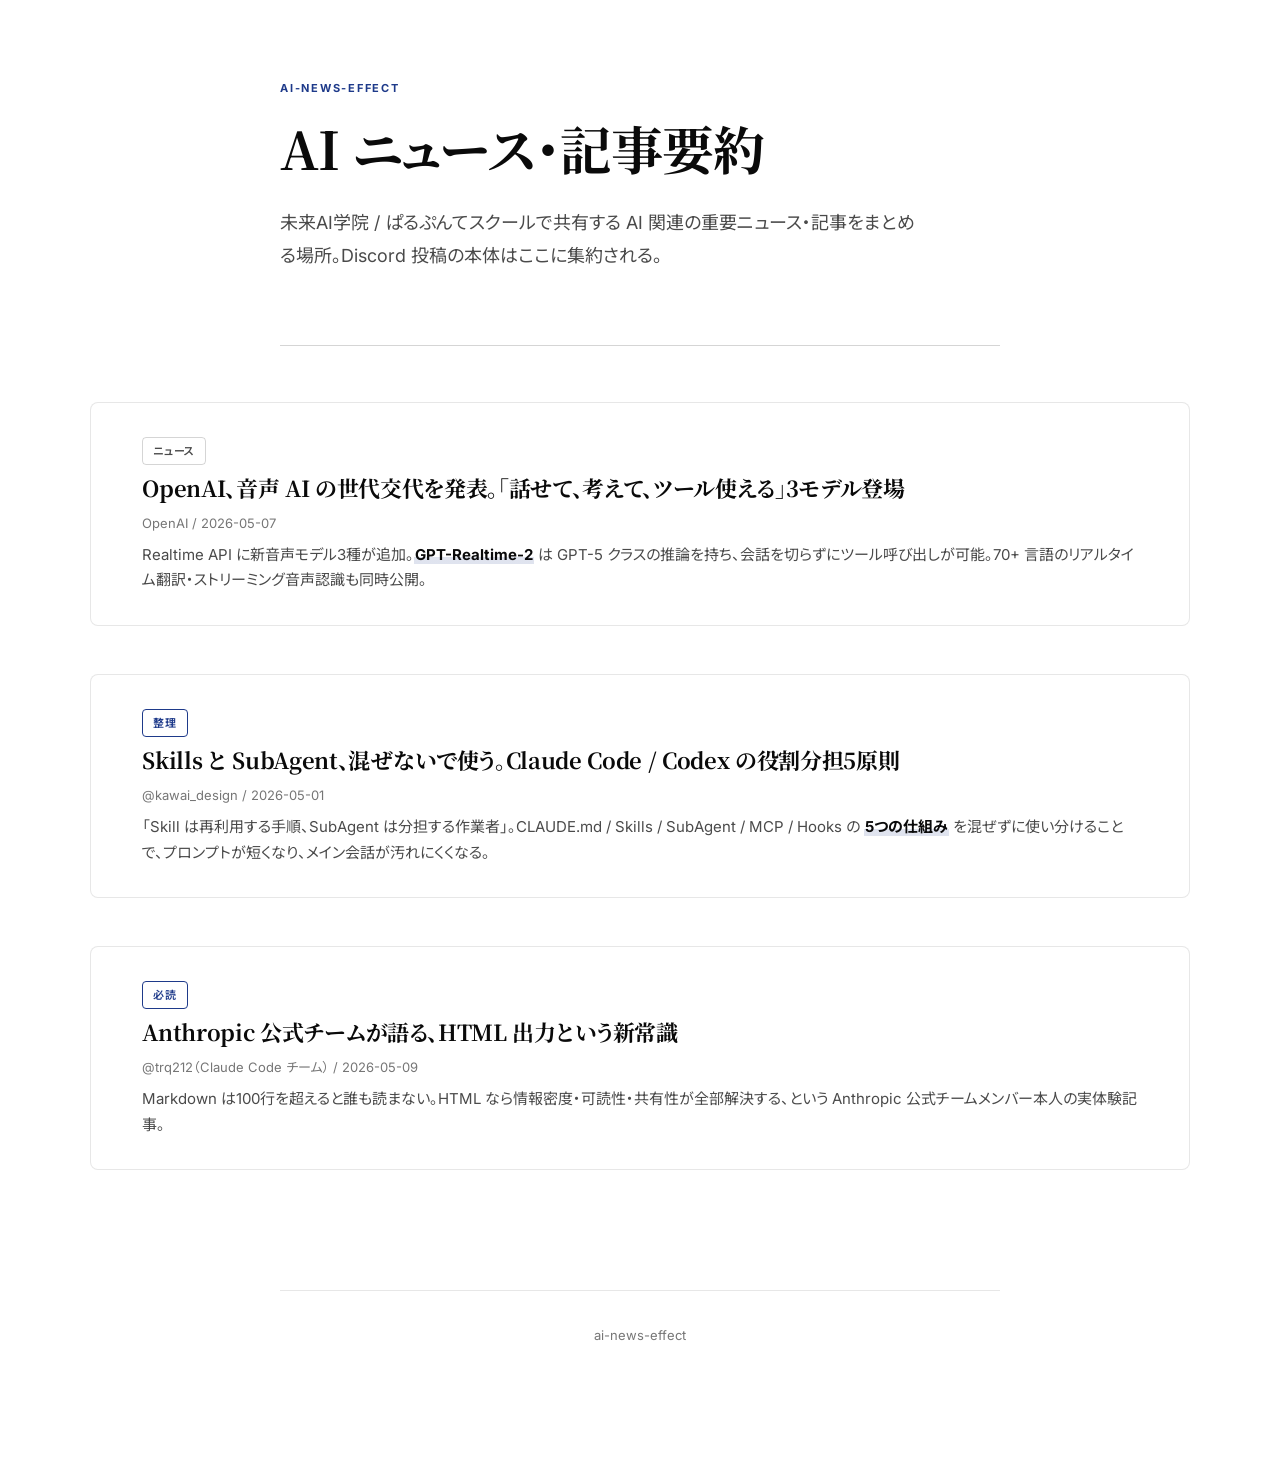
==== commit 2aa64be9: "記事追加: OpenAI 新音声モデル3種発表（ニュース速報型テンプレ初試作） OpenAI Realtime API の新音声モデル3種（GPT-Realtime-2 / Translate / W" ====
--- a/index.html
+++ b/index.html
@@ -26,6 +26,13 @@
     <p class="lead">未来AI学院 / ぱるぷんてスクールで共有する AI 関連の重要ニュース・記事をまとめる場所。Discord 投稿の本体はここに集約される。</p>
   </header>
 
+  <a href="/posts/2026-05-10-openai-realtime-voice-models.html" class="card-link">
+    <span class="tag tag-secondary">ニュース</span>
+    <h2>OpenAI、音声 AI の世代交代を発表。「話せて、考えて、ツール使える」3モデル登場</h2>
+    <p class="meta-inline">OpenAI / 2026-05-07</p>
+    <p>Realtime API に新音声モデル3種が追加。<strong>GPT-Realtime-2</strong> は GPT-5 クラスの推論を持ち、会話を切らずにツール呼び出しが可能。70+ 言語のリアルタイム翻訳・ストリーミング音声認識も同時公開。</p>
+  </a>
+
   <a href="/posts/2026-05-10-skills-vs-subagent.html" class="card-link">
     <span class="tag tag-pink">整理</span>
     <h2>Skills と SubAgent、混ぜないで使う。Claude Code / Codex の役割分担5原則</h2>
--- a/assets/styles.css
+++ b/assets/styles.css
@@ -1,46 +1,42 @@
 /* ai-news-effect 共通スタイルシート
  * デザインルール: DESIGN.md を参照
- * 方針: インディテックブログ風（パープル × ピンク・グラデーション・差し色）
+ * 方針: エディトリアル・ジャーナリズム風（モノトーン基調 + ダークブルー1色アクセント）
+ * 横幅: 本文 720px / ヒーロー画像・表・グリッドは wide(1100px)
  */
 
 @import url('https://fonts.googleapis.com/css2?family=Inter:wght@400;500;600;700&family=Noto+Sans+JP:wght@400;500;600;700&family=Noto+Serif+JP:wght@500;600;700&family=JetBrains+Mono:wght@400;500&display=swap');
 
 :root {
   /* Background */
-  --bg-base: #faf9f7;
+  --bg-base: #ffffff;
   --bg-surface: #ffffff;
-  --bg-elev: #f5f3fa;
+  --bg-elev: #f6f6f5;
+  --bg-deeper: #efeeec;
 
   /* Text */
   --text-primary: #1a1a1a;
   --text-secondary: #4a4a4a;
-  --text-muted: #7a7a7a;
-  --text-heading: #0f0f0f;
-
-  /* Accent */
-  --accent-primary: #8b5cf6;
-  --accent-secondary: #ec4899;
-  --accent-tertiary: #06b6d4;
-  --accent-marker: rgba(139, 92, 246, 0.18);
-  --accent-soft-bg: rgba(139, 92, 246, 0.08);
-  --accent-pink-soft-bg: rgba(236, 72, 153, 0.08);
-
-  /* Gradient */
-  --grad-heading: linear-gradient(135deg, #8b5cf6 0%, #ec4899 100%);
-  --grad-border: linear-gradient(135deg, #8b5cf6, #ec4899, #06b6d4);
-  --grad-divider: linear-gradient(90deg, transparent, #8b5cf6, #ec4899, transparent);
+  --text-muted: #767676;
+  --text-heading: #0a0a0a;
+
+  /* Accent (Dark Blue) */
+  --accent: #1e3a8a;
+  --accent-hover: #1e40af;
+  --accent-soft-bg: rgba(30, 58, 138, 0.06);
+  --accent-marker: rgba(30, 58, 138, 0.14);
+  --accent-strong: #1e3a8a;
 
   /* Border / Shadow */
-  --border: rgba(26, 26, 26, 0.08);
-  --border-strong: rgba(26, 26, 26, 0.16);
+  --border: rgba(26, 26, 26, 0.1);
+  --border-strong: rgba(26, 26, 26, 0.18);
   --shadow-sm: 0 1px 2px rgba(26, 26, 26, 0.04);
-  --shadow-md: 0 4px 16px rgba(26, 26, 26, 0.06);
-  --shadow-lg: 0 12px 32px rgba(139, 92, 246, 0.18);
+  --shadow-md: 0 2px 8px rgba(26, 26, 26, 0.06);
+  --shadow-lg: 0 8px 24px rgba(26, 26, 26, 0.1);
 
   /* Radius */
-  --r-sm: 6px;
-  --r-md: 12px;
-  --r-lg: 20px;
+  --r-sm: 4px;
+  --r-md: 8px;
+  --r-lg: 12px;
   --r-pill: 999px;
 
   /* Space (8px grid) */
@@ -52,8 +48,10 @@
   --space-6: 64px;
   --space-7: 96px;
 
-  --max-w: 720px;
-  --max-w-wide: 880px;
+  /* Layout widths */
+  --max-w-text: 720px;
+  --max-w-wide: 1100px;
+  --gutter: max(var(--space-2), 4vw);
 
   /* Typography */
   --font-sans: "Inter", "Noto Sans JP", -apple-system, BlinkMacSystemFont, system-ui, sans-serif;
@@ -80,23 +78,50 @@
   -moz-osx-font-smoothing: grayscale;
 }
 
+/* === Container with grid for text/wide layouts === */
+
 .container {
-  max-width: var(--max-w);
-  margin: 0 auto;
-  padding: var(--space-5) var(--space-3) var(--space-7);
+  display: grid;
+  grid-template-columns:
+    [full-start] minmax(var(--gutter), 1fr)
+    [text-start] min(var(--max-w-text), 100% - var(--gutter) * 2)
+    [text-end] minmax(var(--gutter), 1fr) [full-end];
+  padding: var(--space-5) 0 var(--space-7);
+  row-gap: 0;
+}
+
+/* Default: every direct child sits in the text column */
+.container > * {
+  grid-column: text;
+}
+
+/* Wide elements span the full container width with their own max-width */
+.container > .hero-img-wrap,
+.container > .compare-table-wrap,
+.container > .num-grid,
+.container > .card-link,
+.container > .related-wide,
+.container > .conclusion {
+  grid-column: full;
+  max-width: var(--max-w-wide);
+  width: 100%;
+  margin-left: auto;
+  margin-right: auto;
+  padding-left: var(--gutter);
+  padding-right: var(--gutter);
 }
 
 /* === Typography === */
 
 h1, h2, h3, h4 {
   color: var(--text-heading);
-  letter-spacing: -0.02em;
+  letter-spacing: -0.015em;
 }
 
 h1 {
   font-family: var(--font-serif);
   font-weight: 700;
-  font-size: clamp(36px, 6vw, 56px);
+  font-size: clamp(34px, 5.5vw, 52px);
   line-height: 1.3;
   margin: 0 0 var(--space-3);
 }
@@ -104,17 +129,20 @@
 h2 {
   font-family: var(--font-serif);
   font-weight: 700;
-  font-size: clamp(26px, 4vw, 32px);
+  font-size: clamp(24px, 3.5vw, 30px);
   line-height: 1.4;
   margin: var(--space-6) 0 var(--space-3);
+  position: relative;
+  padding-bottom: var(--space-1);
+  border-bottom: 1px solid var(--border);
 }
 
 h3 {
   font-family: var(--font-sans);
   font-weight: 700;
-  font-size: 20px;
+  font-size: 18px;
   line-height: 1.5;
-  letter-spacing: -0.01em;
+  letter-spacing: -0.005em;
   margin: var(--space-4) 0 var(--space-2);
 }
 
@@ -123,40 +151,28 @@
   color: var(--text-primary);
 }
 
-/* グラデーションテキスト（記事タイトルの一部にだけ使う） */
-.grad-text {
-  background: var(--grad-heading);
-  -webkit-background-clip: text;
-  background-clip: text;
-  -webkit-text-fill-color: transparent;
-  color: transparent;
-}
-
 /* === Links === */
 
 a {
-  color: var(--accent-primary);
-  text-decoration: none;
-  background-image: linear-gradient(var(--accent-primary), var(--accent-primary));
-  background-size: 100% 1.5px;
-  background-repeat: no-repeat;
-  background-position: 0 100%;
-  transition: background-size 0.25s ease, color 0.2s ease;
-  padding-bottom: 1px;
+  color: var(--accent);
+  text-decoration: underline;
+  text-decoration-thickness: 1px;
+  text-underline-offset: 3px;
+  transition: color 0.15s ease, text-decoration-color 0.15s ease;
 }
 
 a:hover {
-  background-size: 100% 8px;
-  background-position: 0 100%;
-  color: var(--text-heading);
-}
-
-/* === Strong (marker風) === */
+  color: var(--accent-hover);
+  text-decoration-thickness: 2px;
+}
+
+/* === Strong (subtle marker) === */
 
 strong {
-  background: linear-gradient(transparent 62%, var(--accent-marker) 62%);
-  font-weight: 600;
-  padding: 0 2px;
+  background: linear-gradient(transparent 65%, var(--accent-marker) 65%);
+  font-weight: 700;
+  color: var(--text-heading);
+  padding: 0 1px;
 }
 
 /* === Code === */
@@ -164,17 +180,18 @@
 code {
   font-family: var(--font-mono);
   font-size: 0.9em;
-  background: var(--accent-soft-bg);
-  padding: 2px 7px;
+  background: var(--bg-elev);
+  padding: 2px 6px;
   border-radius: var(--r-sm);
-  color: var(--accent-primary);
+  color: var(--text-heading);
+  border: 1px solid var(--border);
 }
 
 pre {
   font-family: var(--font-mono);
   font-size: 14px;
-  background: var(--text-heading);
-  color: #f5f3fa;
+  background: #0a0a0a;
+  color: #f5f5f4;
   padding: var(--space-3);
   border-radius: var(--r-md);
   overflow-x: auto;
@@ -185,18 +202,19 @@
   background: transparent;
   color: inherit;
   padding: 0;
+  border: 0;
 }
 
 /* === Hero (top of index / posts) === */
 
 .hero {
-  padding: var(--space-4) 0 var(--space-5);
-  margin-bottom: var(--space-5);
-  border-bottom: 1px solid var(--border);
+  padding: var(--space-3) 0 var(--space-5);
+  margin-bottom: var(--space-4);
+  border-bottom: 1px solid var(--border-strong);
 }
 
 .hero h1 {
-  margin-bottom: var(--space-2);
+  margin-bottom: var(--space-3);
 }
 
 .hero .lead {
@@ -210,15 +228,13 @@
 
 .eyebrow {
   display: inline-block;
-  font-size: 12px;
-  font-weight: 600;
+  font-size: 11px;
+  font-weight: 700;
   text-transform: uppercase;
-  letter-spacing: 0.12em;
-  color: var(--accent-primary);
-  background: var(--accent-soft-bg);
-  padding: 4px 12px;
-  border-radius: var(--r-pill);
+  letter-spacing: 0.16em;
+  color: var(--accent);
   margin-bottom: var(--space-2);
+  padding: 0;
 }
 
 /* === Breadcrumb === */
@@ -231,10 +247,13 @@
 
 .breadcrumb a {
   color: var(--text-muted);
-  background-image: linear-gradient(var(--text-muted), var(--text-muted));
-}
-
-.breadcrumb a:hover { color: var(--accent-primary); }
+  text-decoration: none;
+}
+
+.breadcrumb a:hover {
+  color: var(--accent);
+  text-decoration: underline;
+}
 
 /* === Meta === */
 
@@ -244,13 +263,15 @@
   color: var(--text-secondary);
   background: var(--bg-elev);
   padding: var(--space-2) var(--space-3);
-  border-left: 3px solid var(--accent-primary);
-  border-radius: 0 var(--r-sm) var(--r-sm) 0;
+  border-left: 3px solid var(--accent);
   margin: var(--space-3) 0 var(--space-4);
   line-height: 1.7;
 }
 
-.meta a { color: var(--accent-primary); }
+.meta a {
+  color: var(--accent);
+  word-break: break-all;
+}
 
 /* === Lead === */
 
@@ -258,24 +279,24 @@
   font-size: 18px;
   color: var(--text-secondary);
   line-height: 1.85;
-  margin: var(--space-3) 0 var(--space-4);
-}
-
-.lead strong { color: var(--text-primary); }
-
-/* === Hero Image === */
+  margin: var(--space-3) 0 var(--space-3);
+}
+
+.lead strong {
+  color: var(--text-heading);
+}
+
+/* === Hero Image (wide) === */
 
 .hero-img-wrap {
   margin: var(--space-5) auto;
-  max-width: var(--max-w-wide);
 }
 
 .hero-img {
   width: 100%;
   display: block;
-  border-radius: var(--r-lg);
+  border-radius: var(--r-md);
   border: 1px solid var(--border);
-  box-shadow: var(--shadow-md);
 }
 
 /* === Card === */
@@ -286,7 +307,6 @@
   border-radius: var(--r-md);
   padding: var(--space-3);
   margin: var(--space-2) 0;
-  box-shadow: var(--shadow-sm);
 }
 
 /* === Card Link (一覧用) === */
@@ -296,36 +316,20 @@
   background: var(--bg-surface);
   border: 1px solid var(--border);
   border-radius: var(--r-md);
-  padding: var(--space-4);
-  margin: var(--space-3) 0;
+  padding: var(--space-4) var(--space-4);
+  margin: var(--space-3) auto;
   color: inherit;
+  text-decoration: none;
+  transition: border-color 0.2s ease, box-shadow 0.2s ease, transform 0.2s ease;
+}
+
+.card-link:hover {
+  border-color: var(--accent);
   box-shadow: var(--shadow-md);
-  transition: transform 0.2s ease, box-shadow 0.25s ease, border-color 0.2s ease;
-  background-image: none; /* リンク共通スタイルを打ち消す */
-  position: relative;
-  overflow: hidden;
-}
-
-.card-link::before {
-  content: "";
-  position: absolute;
-  left: 0;
-  top: 0;
-  bottom: 0;
-  width: 4px;
-  background: var(--grad-border);
-  opacity: 0;
-  transition: opacity 0.2s ease;
-}
-
-.card-link:hover {
-  transform: translateY(-4px);
-  box-shadow: var(--shadow-lg);
-  border-color: rgba(139, 92, 246, 0.3);
+  transform: translateY(-2px);
   color: inherit;
-}
-
-.card-link:hover::before { opacity: 1; }
+  text-decoration: none;
+}
 
 .card-link h2 {
   font-family: var(--font-serif);
@@ -334,6 +338,8 @@
   margin: var(--space-1) 0 var(--space-1);
   color: var(--text-heading);
   line-height: 1.4;
+  border-bottom: 0;
+  padding-bottom: 0;
 }
 
 .card-link .meta-inline {
@@ -349,49 +355,47 @@
   line-height: 1.7;
 }
 
-.card-link strong {
-  background: linear-gradient(transparent 62%, var(--accent-marker) 62%);
-}
-
 /* === Tag === */
 
 .tag {
   display: inline-block;
-  font-size: 12px;
+  font-size: 11px;
   font-weight: 600;
-  padding: 4px 12px;
-  background: var(--accent-soft-bg);
-  color: var(--accent-primary);
-  border-radius: var(--r-pill);
-  letter-spacing: 0.04em;
-}
-
-.tag-pink {
-  background: var(--accent-pink-soft-bg);
-  color: var(--accent-secondary);
-}
-
-.tag-cyan {
-  background: rgba(6, 182, 212, 0.1);
-  color: var(--accent-tertiary);
-}
-
-/* === Numbered Card (5項目展開) === */
+  padding: 3px 10px;
+  background: transparent;
+  color: var(--accent);
+  border: 1px solid var(--accent);
+  border-radius: var(--r-sm);
+  letter-spacing: 0.06em;
+  text-transform: uppercase;
+}
+
+.tag-secondary {
+  color: var(--text-secondary);
+  border-color: var(--border-strong);
+}
+
+/* === Numbered Card (5項目展開・wide grid) === */
 
 .num-grid {
   display: grid;
   grid-template-columns: 1fr;
   gap: var(--space-3);
-  margin: var(--space-4) 0;
+  margin: var(--space-4) auto;
 }
 
 @media (min-width: 720px) {
   .num-grid {
     grid-template-columns: 1fr 1fr;
-    gap: var(--space-3);
+  }
+}
+
+@media (min-width: 1024px) {
+  .num-grid {
+    grid-template-columns: 1fr 1fr 1fr;
   }
   .num-grid > .num-card:nth-child(5) {
-    grid-column: 1 / -1;
+    grid-column: auto;
   }
 }
 
@@ -400,35 +404,32 @@
   border: 1px solid var(--border);
   border-radius: var(--r-md);
   padding: var(--space-3);
-  box-shadow: var(--shadow-sm);
-  transition: transform 0.2s ease, box-shadow 0.25s ease, border-color 0.2s ease;
-  position: relative;
+  transition: border-color 0.2s ease, box-shadow 0.2s ease;
 }
 
 .num-card:hover {
-  transform: translateY(-2px);
-  box-shadow: var(--shadow-lg);
-  border-color: rgba(139, 92, 246, 0.3);
+  border-color: var(--border-strong);
+  box-shadow: var(--shadow-md);
 }
 
 .num-card .num {
   display: inline-flex;
   align-items: center;
   justify-content: center;
-  width: 32px;
-  height: 32px;
-  border-radius: 50%;
-  background: var(--grad-heading);
+  width: 28px;
+  height: 28px;
+  background: var(--accent);
   color: #fff;
   font-family: var(--font-sans);
   font-weight: 700;
-  font-size: 15px;
+  font-size: 13px;
   margin-bottom: var(--space-2);
+  border-radius: var(--r-sm);
   letter-spacing: 0;
 }
 
 .num-card h3 {
-  font-size: 19px;
+  font-size: 17px;
   margin: 0 0 var(--space-1);
   line-height: 1.45;
 }
@@ -436,9 +437,141 @@
 .num-card p {
   margin: 0;
   color: var(--text-secondary);
+  font-size: 14px;
+  line-height: 1.75;
+}
+
+/* === Compare Table === */
+
+.compare-table-wrap {
+  margin: var(--space-3) auto;
+  overflow-x: auto;
+}
+
+.compare-table {
+  width: 100%;
+  border-collapse: collapse;
+  font-size: 14px;
+  background: var(--bg-surface);
+  border: 1px solid var(--border);
+  border-radius: var(--r-md);
+  overflow: hidden;
+}
+
+.compare-table thead {
+  background: var(--bg-elev);
+}
+
+.compare-table th {
+  padding: var(--space-2) var(--space-3);
+  text-align: left;
+  font-weight: 700;
+  color: var(--text-heading);
+  font-size: 12px;
+  letter-spacing: 0.06em;
+  text-transform: uppercase;
+  border-bottom: 1px solid var(--border-strong);
+}
+
+.compare-table td {
+  padding: var(--space-2) var(--space-3);
+  border-top: 1px solid var(--border);
+  color: var(--text-secondary);
+  vertical-align: top;
+  line-height: 1.7;
+}
+
+.compare-table tr:hover td {
+  background: var(--bg-elev);
+}
+
+.compare-table td:first-child {
+  font-weight: 600;
+  color: var(--text-heading);
+  white-space: nowrap;
+}
+
+.compare-table strong {
+  background: linear-gradient(transparent 65%, var(--accent-marker) 65%);
+}
+
+@media (max-width: 640px) {
+  .compare-table {
+    font-size: 13px;
+  }
+  .compare-table th,
+  .compare-table td {
+    padding: var(--space-1) var(--space-2);
+  }
+}
+
+/* === Checklist === */
+
+.checklist {
+  background: var(--bg-elev);
+  border: 1px solid var(--border);
+  border-radius: var(--r-md);
+  padding: var(--space-3);
+  margin: var(--space-3) 0;
+}
+
+.checklist h3 {
+  margin: 0 0 var(--space-2);
   font-size: 15px;
-  line-height: 1.8;
-}
+  color: var(--text-heading);
+  text-transform: none;
+  letter-spacing: 0;
+}
+
+.checklist ul {
+  list-style: none;
+  margin: 0;
+  padding: 0;
+}
+
+.checklist li {
+  position: relative;
+  padding: 5px 0 5px 26px;
+  color: var(--text-secondary);
+  line-height: 1.7;
+  font-size: 14px;
+}
+
+.checklist li::before {
+  content: "✓";
+  position: absolute;
+  left: 4px;
+  top: 5px;
+  color: var(--accent);
+  font-weight: 700;
+  font-size: 14px;
+}
+
+.checklist li strong {
+  color: var(--text-primary);
+}
+
+/* === Callout === */
+
+.callout {
+  background: var(--accent-soft-bg);
+  border: 1px solid var(--accent);
+  border-radius: var(--r-md);
+  padding: var(--space-3);
+  margin: var(--space-3) 0;
+}
+
+.callout-label {
+  display: inline-block;
+  font-size: 11px;
+  font-weight: 700;
+  text-transform: uppercase;
+  letter-spacing: 0.12em;
+  color: var(--accent);
+  margin-bottom: var(--space-1);
+}
+
+.callout p:last-child { margin-bottom: 0; }
 
 /* === Quote === */
 
@@ -446,273 +579,130 @@
   position: relative;
   padding: var(--space-3) var(--space-3) var(--space-3) var(--space-4);
   background: var(--bg-elev);
-  border-radius: 0 var(--r-md) var(--r-md) 0;
+  border-left: 3px solid var(--accent);
   margin: var(--space-4) 0;
   font-style: italic;
   color: var(--text-secondary);
   font-size: 17px;
   line-height: 1.85;
-  overflow: hidden;
-}
-
-.quote::before {
-  content: "";
+  font-family: var(--font-serif);
+}
+
+.quote strong {
+  background: none;
+  font-style: normal;
+  color: var(--text-heading);
+}
+
+/* === Conclusion === */
+
+.conclusion {
+  background: var(--bg-deeper);
+  border: 1px solid var(--border);
+  border-left: 4px solid var(--accent);
+  padding: var(--space-4);
+  border-radius: var(--r-md);
+  margin: var(--space-5) auto;
+}
+
+.conclusion h3 {
+  margin-top: 0;
+  font-size: 14px;
+  color: var(--accent);
+  text-transform: uppercase;
+  letter-spacing: 0.12em;
+  font-weight: 700;
+  border-bottom: 0;
+}
+
+.conclusion p {
+  margin-bottom: 0;
+  font-size: 16px;
+  line-height: 1.85;
+  color: var(--text-primary);
+}
+
+/* === Button === */
+
+.btn {
+  display: inline-block;
+  padding: 10px 20px;
+  border-radius: var(--r-sm);
+  background: var(--accent);
+  color: #fff;
+  font-weight: 600;
+  font-size: 14px;
+  border: 1px solid var(--accent);
+  cursor: pointer;
+  text-decoration: none;
+  transition: background 0.15s ease;
+}
+
+.btn:hover {
+  background: var(--accent-hover);
+  color: #fff;
+  text-decoration: none;
+}
+
+.btn-ghost {
+  background: transparent;
+  color: var(--accent);
+  border: 1px solid var(--accent);
+}
+
+.btn-ghost:hover {
+  background: var(--accent-soft-bg);
+  color: var(--accent);
+}
+
+/* === Divider === */
+
+hr,
+.divider {
+  height: 1px;
+  background: var(--border-strong);
+  border: 0;
+  margin: var(--space-6) 0;
+}
+
+/* === Related === */
+
+.related {
+  background: var(--bg-elev);
+  border-radius: var(--r-md);
+  padding: var(--space-3) var(--space-4);
+  margin: var(--space-5) 0;
+}
+
+.related h3 {
+  margin: 0 0 var(--space-2);
+  font-size: 12px;
+  color: var(--text-muted);
+  text-transform: uppercase;
+  letter-spacing: 0.12em;
+  font-weight: 700;
+  border-bottom: 0;
+}
+
+.related ul {
+  margin: 0;
+  padding-left: 0;
+  list-style: none;
+}
+
+.related li {
+  margin: var(--space-1) 0;
+  font-size: 14px;
+  padding-left: var(--space-2);
+  position: relative;
+  color: var(--text-secondary);
+}
+
+.related li::before {
+  content: "→";
   position: absolute;
   left: 0;
-  top: 0;
-  bottom: 0;
-  width: 4px;
-  background: var(--grad-border);
-}
-
-/* === Button === */
-
-.btn {
-  display: inline-block;
-  padding: 12px 24px;
-  border-radius: var(--r-md);
-  background: var(--grad-heading);
-  color: #fff;
-  font-weight: 600;
-  font-size: 15px;
-  border: none;
-  cursor: pointer;
-  text-decoration: none;
-  background-image: var(--grad-heading);
-  background-size: 100%;
-  transition: transform 0.15s ease, box-shadow 0.2s ease;
-  box-shadow: var(--shadow-md);
-}
-
-.btn:hover {
-  transform: translateY(-1px);
-  box-shadow: var(--shadow-lg);
-  color: #fff;
-}
-
-.btn-ghost {
-  background: transparent;
-  background-image: none;
-  color: var(--accent-primary);
-  border: 1px solid var(--accent-primary);
-  box-shadow: none;
-}
-
-.btn-ghost:hover {
-  background: var(--accent-soft-bg);
-  background-image: none;
-  color: var(--accent-primary);
-}
-
-/* === Divider === */
-
-.divider {
-  height: 1px;
-  background: var(--grad-divider);
-  border: 0;
-  margin: var(--space-6) 0;
-}
-
-/* hr 要素も同じ見た目に */
-hr {
-  height: 1px;
-  background: var(--grad-divider);
-  border: 0;
-  margin: var(--space-6) 0;
-}
-
-/* === Compare Table === */
-
-.compare-table {
-  width: 100%;
-  border-collapse: collapse;
-  margin: var(--space-3) 0;
-  font-size: 14px;
-  background: var(--bg-surface);
-  border: 1px solid var(--border);
-  border-radius: var(--r-md);
-  overflow: hidden;
-  box-shadow: var(--shadow-sm);
-}
-
-.compare-table thead {
-  background: var(--accent-soft-bg);
-}
-
-.compare-table th {
-  padding: var(--space-2) var(--space-2);
-  text-align: left;
-  font-weight: 700;
-  color: var(--accent-primary);
-  font-size: 13px;
-  letter-spacing: 0.02em;
-  border-bottom: 2px solid var(--accent-primary);
-}
-
-.compare-table td {
-  padding: var(--space-2);
-  border-top: 1px solid var(--border);
-  color: var(--text-secondary);
-  vertical-align: top;
-  line-height: 1.7;
-}
-
-.compare-table tr:hover td {
-  background: var(--bg-elev);
-}
-
-.compare-table td:first-child {
-  font-weight: 600;
-  color: var(--text-heading);
-  white-space: nowrap;
-}
-
-.compare-table strong {
-  background: linear-gradient(transparent 62%, var(--accent-marker) 62%);
-}
-
-@media (max-width: 640px) {
-  .compare-table {
-    font-size: 13px;
-  }
-  .compare-table th,
-  .compare-table td {
-    padding: var(--space-1) var(--space-2);
-  }
-}
-
-/* === Checklist === */
-
-.checklist {
-  background: var(--bg-surface);
-  border: 1px solid var(--border);
-  border-radius: var(--r-md);
-  padding: var(--space-3);
-  margin: var(--space-3) 0;
-  box-shadow: var(--shadow-sm);
-  position: relative;
-  overflow: hidden;
-}
-
-.checklist::before {
-  content: "";
-  position: absolute;
-  left: 0;
-  top: 0;
-  bottom: 0;
-  width: 4px;
-  background: var(--grad-border);
-}
-
-.checklist h3 {
-  margin: 0 0 var(--space-2);
-  font-size: 17px;
-  color: var(--text-heading);
-  padding-left: var(--space-1);
-}
-
-.checklist ul {
-  list-style: none;
-  margin: 0;
-  padding: 0;
-}
-
-.checklist li {
-  position: relative;
-  padding: 6px 0 6px 28px;
-  color: var(--text-secondary);
-  line-height: 1.7;
-  font-size: 15px;
-}
-
-.checklist li::before {
-  content: "✓";
-  position: absolute;
-  left: 4px;
-  top: 6px;
-  color: var(--accent-primary);
-  font-weight: 700;
-  font-size: 16px;
-}
-
-.checklist li strong {
-  color: var(--text-primary);
-}
-
-/* === Callout (補足ボックス) === */
-
-.callout {
-  background: var(--accent-soft-bg);
-  border-radius: var(--r-md);
-  padding: var(--space-3);
-  margin: var(--space-3) 0;
-  border-left: 3px solid var(--accent-primary);
-}
-
-.callout-label {
-  display: inline-block;
-  font-size: 11px;
-  font-weight: 700;
-  text-transform: uppercase;
-  letter-spacing: 0.12em;
-  color: var(--accent-primary);
-  margin-bottom: var(--space-1);
-}
-
-.callout p:last-child { margin-bottom: 0; }
-
-/* === Conclusion === */
-
-.conclusion {
-  background: var(--bg-elev);
-  border: 1px solid var(--border);
-  border-left: 4px solid var(--accent-primary);
-  padding: var(--space-3) var(--space-4);
-  border-radius: var(--r-md);
-  margin: var(--space-5) 0;
-}
-
-.conclusion h3 {
-  margin-top: 0;
-  color: var(--accent-primary);
-  font-size: 17px;
-}
-
-.conclusion p { margin-bottom: 0; }
-
-/* === Related === */
-
-.related {
-  background: var(--bg-elev);
-  border-radius: var(--r-md);
-  padding: var(--space-3) var(--space-4);
-  margin: var(--space-5) 0;
-}
-
-.related h3 {
-  margin: 0 0 var(--space-2);
-  font-size: 14px;
-  color: var(--text-muted);
-  text-transform: uppercase;
-  letter-spacing: 0.08em;
-  font-weight: 600;
-}
-
-.related ul {
-  margin: 0;
-  padding-left: var(--space-2);
-  list-style: none;
-}
-
-.related li {
-  margin: var(--space-1) 0;
-  font-size: 15px;
-}
-
-.related li::before {
-  content: "→";
-  color: var(--accent-primary);
-  margin-right: var(--space-1);
+  color: var(--accent);
   font-weight: 700;
 }
 
@@ -727,12 +717,22 @@
   text-align: center;
 }
 
+footer a {
+  color: var(--text-muted);
+  text-decoration: none;
+}
+
+footer a:hover {
+  color: var(--accent);
+  text-decoration: underline;
+}
+
 /* === Focus visibility === */
 
 a:focus-visible,
 button:focus-visible,
 .card-link:focus-visible {
-  outline: 2px solid var(--accent-primary);
+  outline: 2px solid var(--accent);
   outline-offset: 3px;
   border-radius: var(--r-sm);
 }
@@ -741,7 +741,7 @@
 
 @media (max-width: 640px) {
   .container {
-    padding: var(--space-4) var(--space-2) var(--space-6);
+    padding: var(--space-4) 0 var(--space-6);
   }
   .meta {
     padding: var(--space-2);
@@ -753,4 +753,18 @@
   .card-link {
     padding: var(--space-3);
   }
-}
+  .conclusion {
+    padding: var(--space-3);
+  }
+}
+
+/* === Backward compatibility (旧クラス名) === */
+
+.grad-text {
+  color: var(--text-heading);
+}
+
+.tag-pink, .tag-cyan {
+  color: var(--accent);
+  border-color: var(--accent);
+}
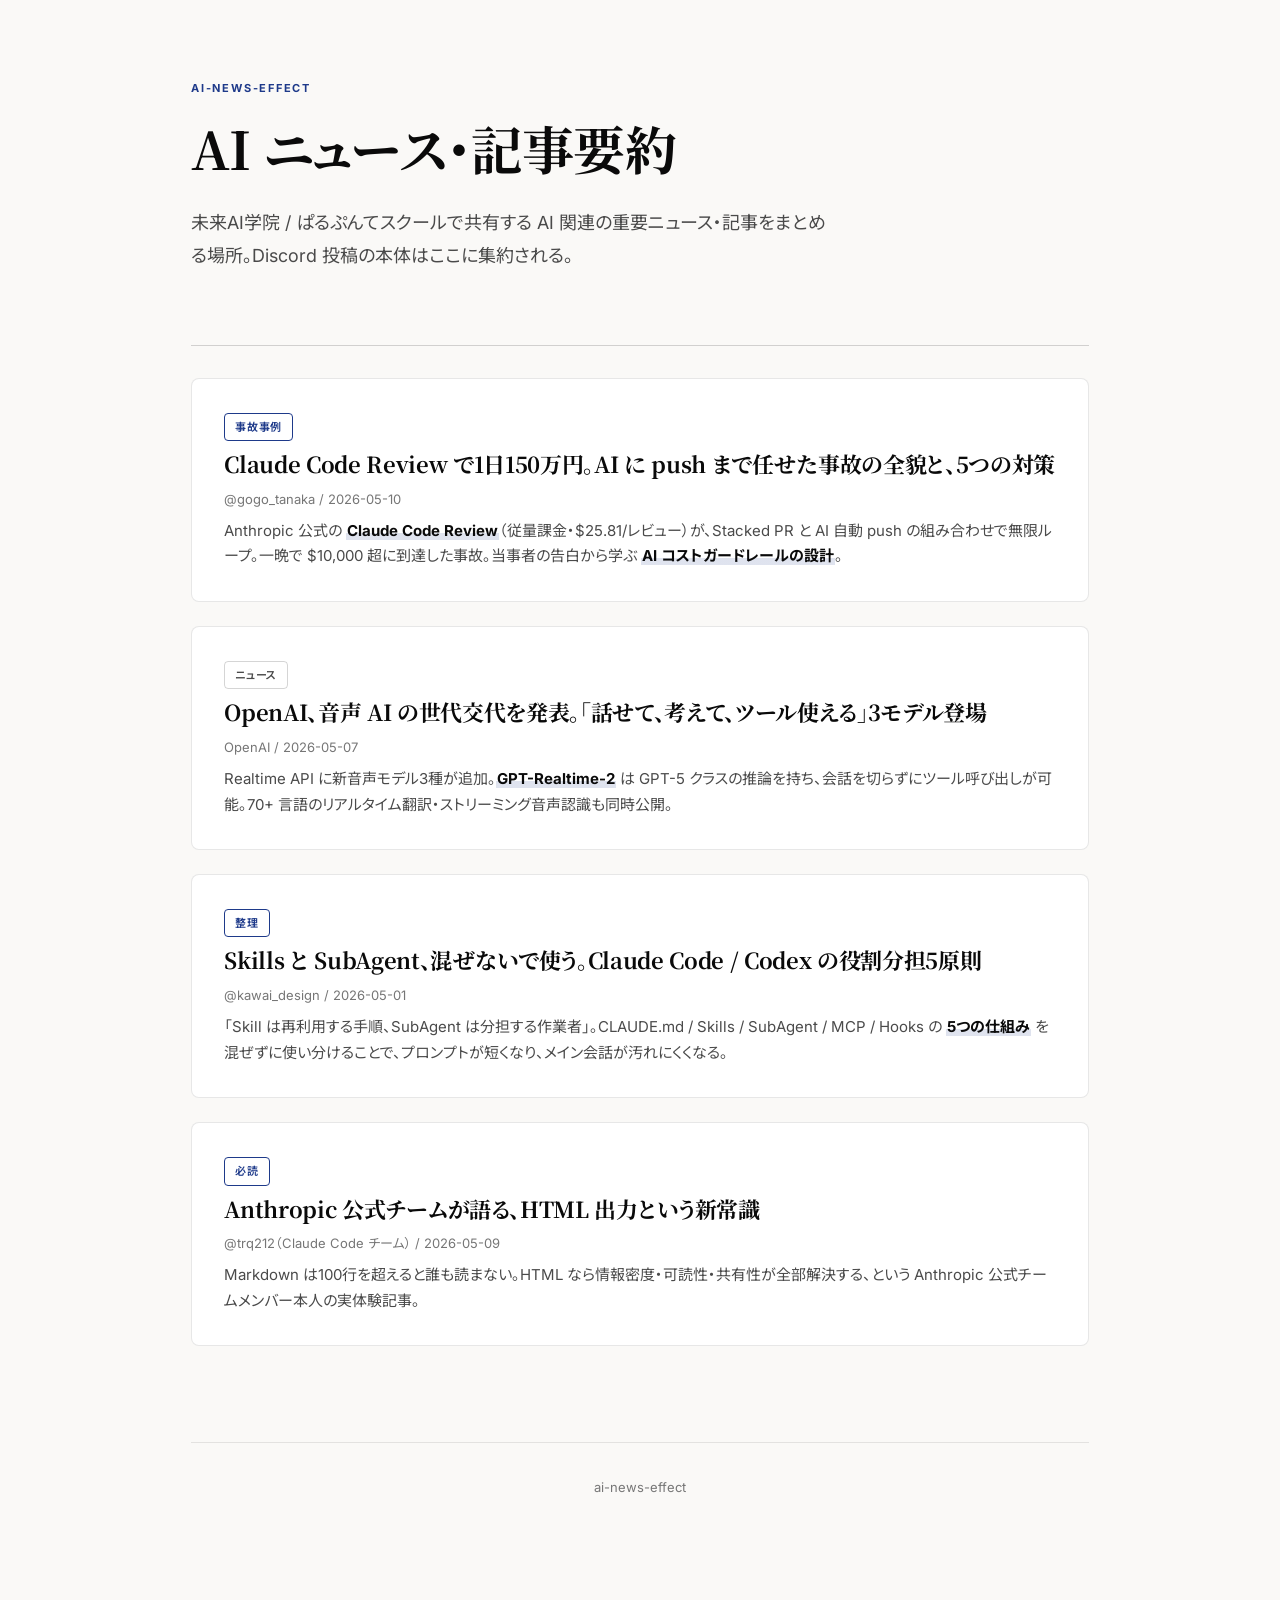
==== commit ae2680b8: "新規記事追加: Claude Code Review 150万円事故レビュー - @gogo_tanaka の事故告白記事（2026-05-10）を HTML 化（ニュース速報型） - 手書きノート風" ====
--- a/index.html
+++ b/index.html
@@ -26,6 +26,13 @@
     <p class="lead">未来AI学院 / ぱるぷんてスクールで共有する AI 関連の重要ニュース・記事をまとめる場所。Discord 投稿の本体はここに集約される。</p>
   </header>
 
+  <a href="/posts/2026-05-11-claude-code-review-incident.html" class="card-link">
+    <span class="tag">事故事例</span>
+    <h2>Claude Code Review で1日150万円。AI に push まで任せた事故の全貌と、5つの対策</h2>
+    <p class="meta-inline">@gogo_tanaka / 2026-05-10</p>
+    <p>Anthropic 公式の <strong>Claude Code Review</strong>（従量課金・$25.81/レビュー）が、Stacked PR と AI 自動 push の組み合わせで無限ループ。一晩で $10,000 超に到達した事故。当事者の告白から学ぶ <strong>AI コストガードレールの設計</strong>。</p>
+  </a>
+
   <a href="/posts/2026-05-10-openai-realtime-voice-models.html" class="card-link">
     <span class="tag tag-secondary">ニュース</span>
     <h2>OpenAI、音声 AI の世代交代を発表。「話せて、考えて、ツール使える」3モデル登場</h2>
--- a/assets/styles.css
+++ b/assets/styles.css
@@ -8,10 +8,10 @@
 
 :root {
   /* Background */
-  --bg-base: #ffffff;
+  --bg-base: #faf9f7;
   --bg-surface: #ffffff;
-  --bg-elev: #f6f6f5;
-  --bg-deeper: #efeeec;
+  --bg-elev: #f3f1ec;
+  --bg-deeper: #ece9e2;
 
   /* Text */
   --text-primary: #1a1a1a;
@@ -49,8 +49,7 @@
   --space-7: 96px;
 
   /* Layout widths */
-  --max-w-text: 720px;
-  --max-w-wide: 1100px;
+  --max-w: 1000px;
   --gutter: max(var(--space-2), 4vw);
 
   /* Typography */
@@ -78,37 +77,12 @@
   -moz-osx-font-smoothing: grayscale;
 }
 
-/* === Container with grid for text/wide layouts === */
+/* === Container (全要素同じ横幅・左揃え) === */
 
 .container {
-  display: grid;
-  grid-template-columns:
-    [full-start] minmax(var(--gutter), 1fr)
-    [text-start] min(var(--max-w-text), 100% - var(--gutter) * 2)
-    [text-end] minmax(var(--gutter), 1fr) [full-end];
-  padding: var(--space-5) 0 var(--space-7);
-  row-gap: 0;
-}
-
-/* Default: every direct child sits in the text column */
-.container > * {
-  grid-column: text;
-}
-
-/* Wide elements span the full container width with their own max-width */
-.container > .hero-img-wrap,
-.container > .compare-table-wrap,
-.container > .num-grid,
-.container > .card-link,
-.container > .related-wide,
-.container > .conclusion {
-  grid-column: full;
-  max-width: var(--max-w-wide);
-  width: 100%;
-  margin-left: auto;
-  margin-right: auto;
-  padding-left: var(--gutter);
-  padding-right: var(--gutter);
+  max-width: var(--max-w);
+  margin: 0 auto;
+  padding: var(--space-5) var(--gutter) var(--space-7);
 }
 
 /* === Typography === */
@@ -446,10 +420,12 @@
 .compare-table-wrap {
   margin: var(--space-3) auto;
   overflow-x: auto;
+  -webkit-overflow-scrolling: touch;
 }
 
 .compare-table {
   width: 100%;
+  min-width: 480px; /* スマホでこれを下回ると横スクロール */
   border-collapse: collapse;
   font-size: 14px;
   background: var(--bg-surface);
@@ -741,7 +717,7 @@
 
 @media (max-width: 640px) {
   .container {
-    padding: var(--space-4) 0 var(--space-6);
+    padding: var(--space-4) var(--gutter) var(--space-6);
   }
   .meta {
     padding: var(--space-2);
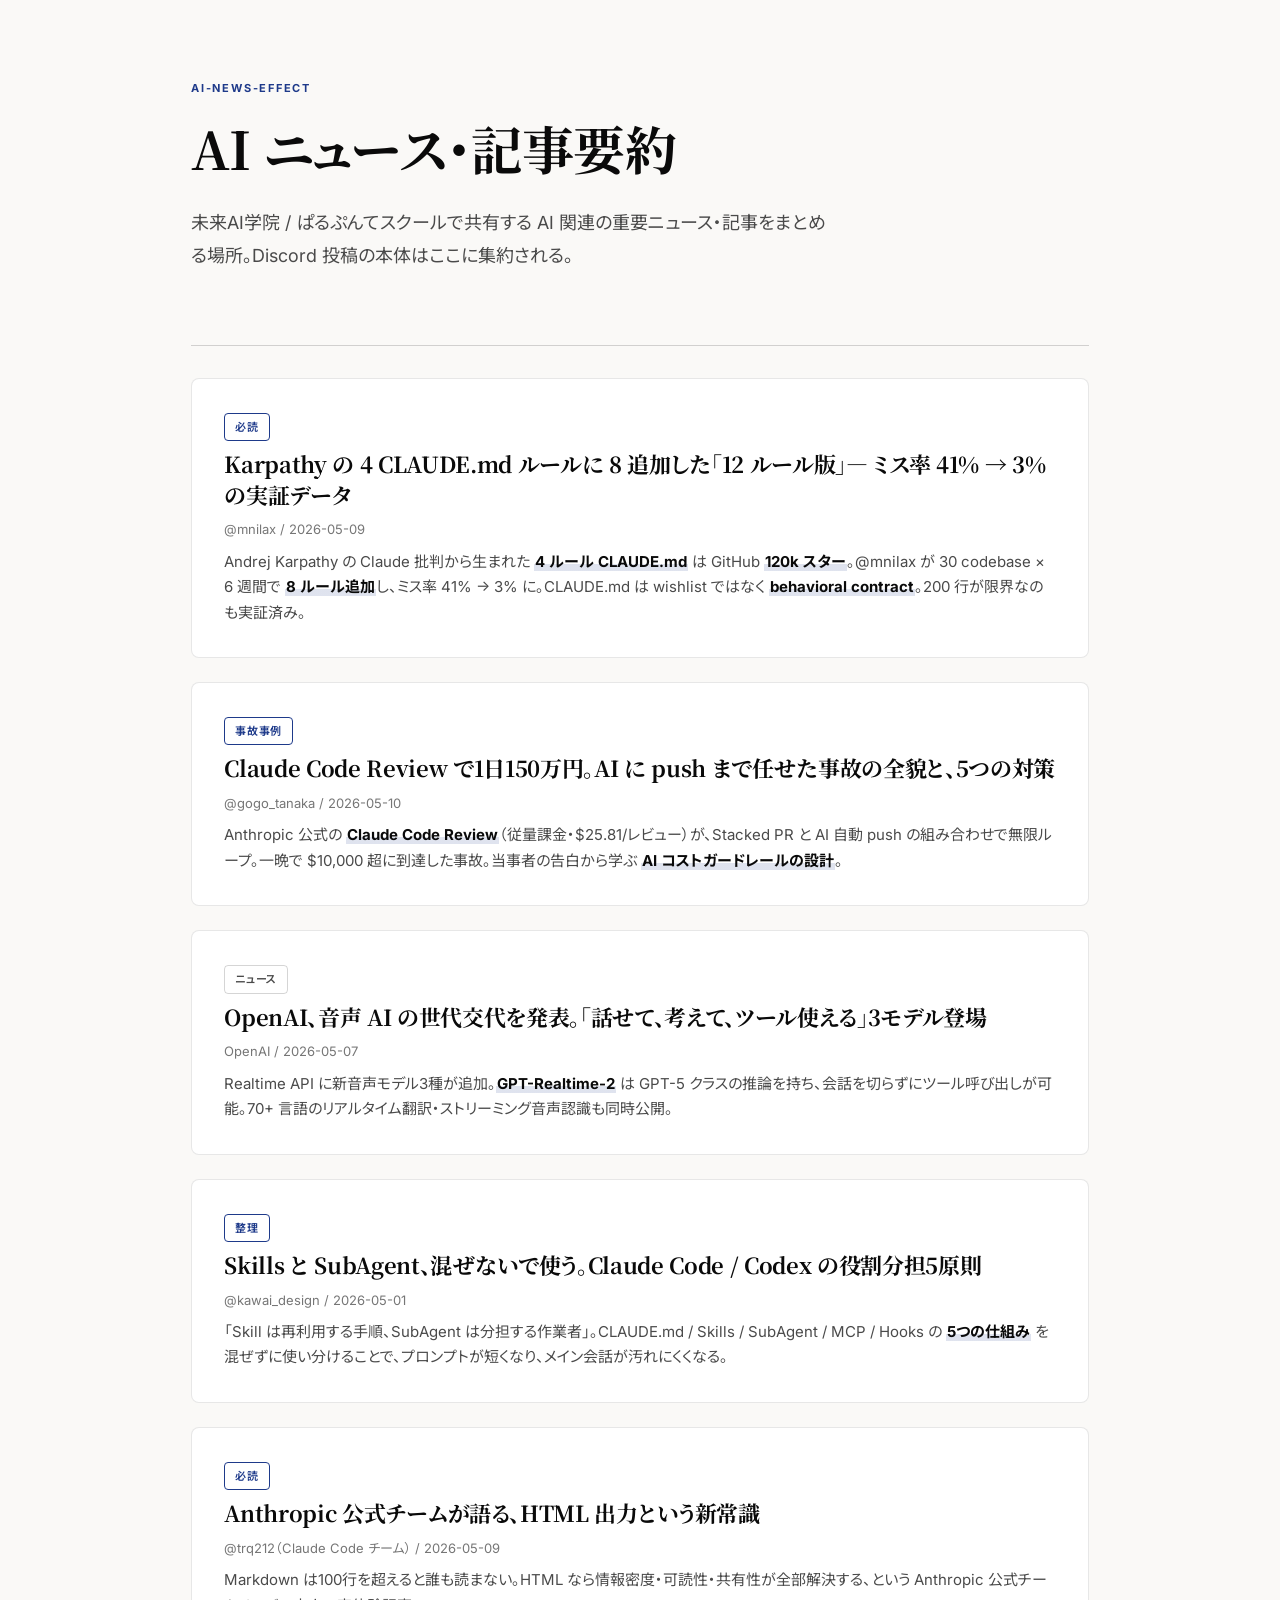
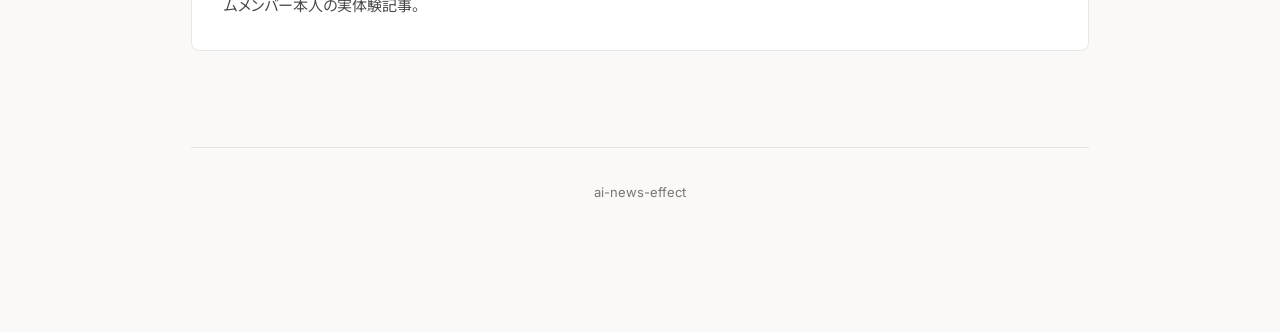
==== commit ba4fa28d: "新規記事追加: CLAUDE.md 12 ルール版（41%→3%） - @mnilax の「Karpathy の 4 ルールに 8 追加した 12-rule CLAUDE.md」記事を HTML 化（" ====
--- a/index.html
+++ b/index.html
@@ -25,6 +25,13 @@
     <h1>AI ニュース・記事要約</h1>
     <p class="lead">未来AI学院 / ぱるぷんてスクールで共有する AI 関連の重要ニュース・記事をまとめる場所。Discord 投稿の本体はここに集約される。</p>
   </header>
+
+  <a href="/posts/2026-05-13-claude-md-12-rules.html" class="card-link">
+    <span class="tag">必読</span>
+    <h2>Karpathy の 4 CLAUDE.md ルールに 8 追加した「12 ルール版」— ミス率 41% → 3% の実証データ</h2>
+    <p class="meta-inline">@mnilax / 2026-05-09</p>
+    <p>Andrej Karpathy の Claude 批判から生まれた <strong>4 ルール CLAUDE.md</strong> は GitHub <strong>120k スター</strong>。@mnilax が 30 codebase × 6 週間で <strong>8 ルール追加</strong>し、ミス率 41% → 3% に。CLAUDE.md は wishlist ではなく <strong>behavioral contract</strong>。200 行が限界なのも実証済み。</p>
+  </a>
 
   <a href="/posts/2026-05-11-claude-code-review-incident.html" class="card-link">
     <span class="tag">事故事例</span>
--- a/assets/styles.css
+++ b/assets/styles.css
@@ -371,6 +371,10 @@
   .num-grid > .num-card:nth-child(5) {
     grid-column: auto;
   }
+  /* 子要素ちょうど4個のときは 2カラム（最後の1枚が寂しくならないように） */
+  .num-grid:has(> .num-card:nth-child(4):last-child) {
+    grid-template-columns: 1fr 1fr;
+  }
 }
 
 .num-card {
@@ -425,13 +429,18 @@
 
 .compare-table {
   width: 100%;
-  min-width: 480px; /* スマホでこれを下回ると横スクロール */
+  min-width: 720px; /* スマホでこれを下回ると横スクロール。720px で 4 列でも各カラムに余裕 */
   border-collapse: collapse;
   font-size: 14px;
   background: var(--bg-surface);
   border: 1px solid var(--border);
   border-radius: var(--r-md);
   overflow: hidden;
+}
+
+.compare-table th,
+.compare-table td {
+  min-width: 140px; /* 各セル最低幅。カラム数が増えても潰れにくい */
 }
 
 .compare-table thead {
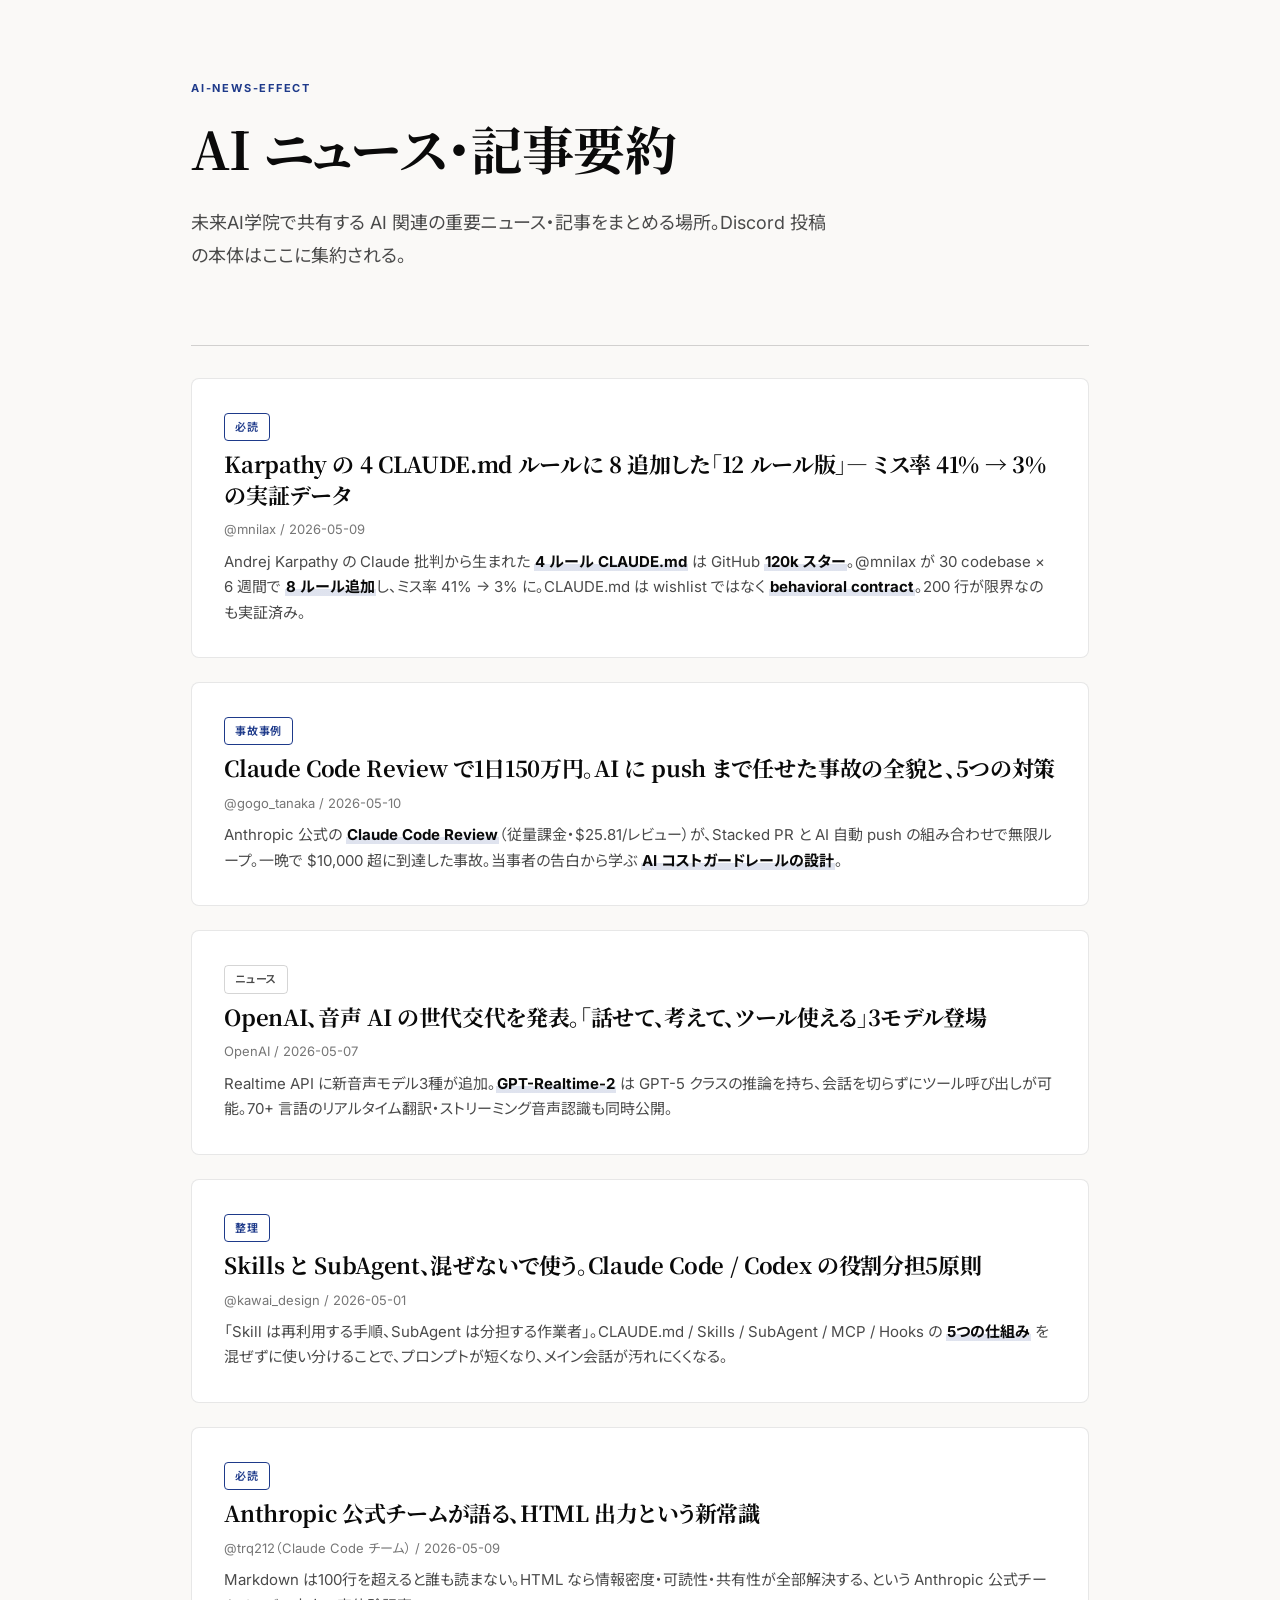
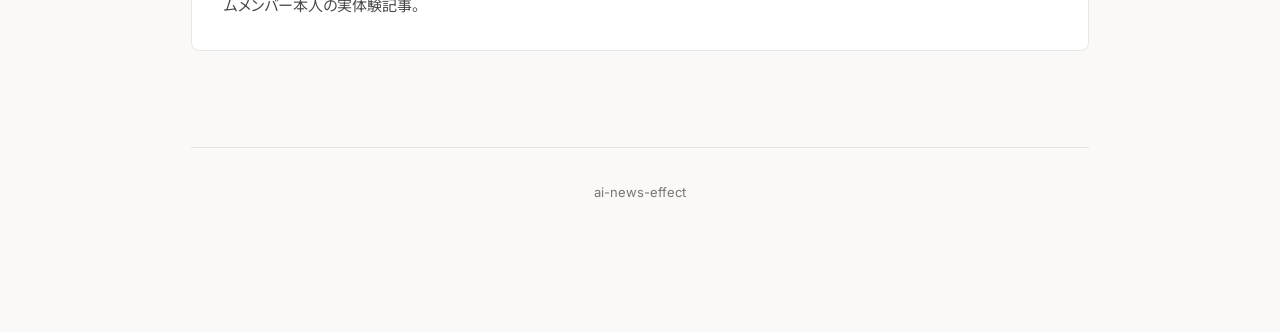
==== commit e819ab08: "スクール名称統一: 未来AI学院 / ぱるぷんてスクール併記 → 未来AI学院 のみ - index.html / DESIGN.md / README.md / CLAUDE.md のメタ説明・サイ" ====
--- a/index.html
+++ b/index.html
@@ -4,9 +4,9 @@
 <meta charset="UTF-8">
 <meta name="viewport" content="width=device-width, initial-scale=1, viewport-fit=cover">
 <title>ai-news-effect | AI ニュース・記事要約</title>
-<meta name="description" content="未来AI学院 / ぱるぷんてスクール向け、AI ニュース・記事要約の HTML 公開サイト。">
+<meta name="description" content="未来AI学院向け、AI ニュース・記事要約の HTML 公開サイト。">
 <meta property="og:title" content="ai-news-effect | AI ニュース・記事要約">
-<meta property="og:description" content="未来AI学院 / ぱるぷんてスクール向け、AI ニュース・記事要約の HTML 公開サイト。">
+<meta property="og:description" content="未来AI学院向け、AI ニュース・記事要約の HTML 公開サイト。">
 <meta property="og:type" content="website">
 <meta property="og:url" content="https://ai-news-effect.pages.dev/">
 <meta property="og:image" content="https://ai-news-effect.pages.dev/assets/images/2026-05-10-html-effectiveness.png">
@@ -23,7 +23,7 @@
   <header class="hero">
     <span class="eyebrow">ai-news-effect</span>
     <h1>AI ニュース・記事要約</h1>
-    <p class="lead">未来AI学院 / ぱるぷんてスクールで共有する AI 関連の重要ニュース・記事をまとめる場所。Discord 投稿の本体はここに集約される。</p>
+    <p class="lead">未来AI学院で共有する AI 関連の重要ニュース・記事をまとめる場所。Discord 投稿の本体はここに集約される。</p>
   </header>
 
   <a href="/posts/2026-05-13-claude-md-12-rules.html" class="card-link">
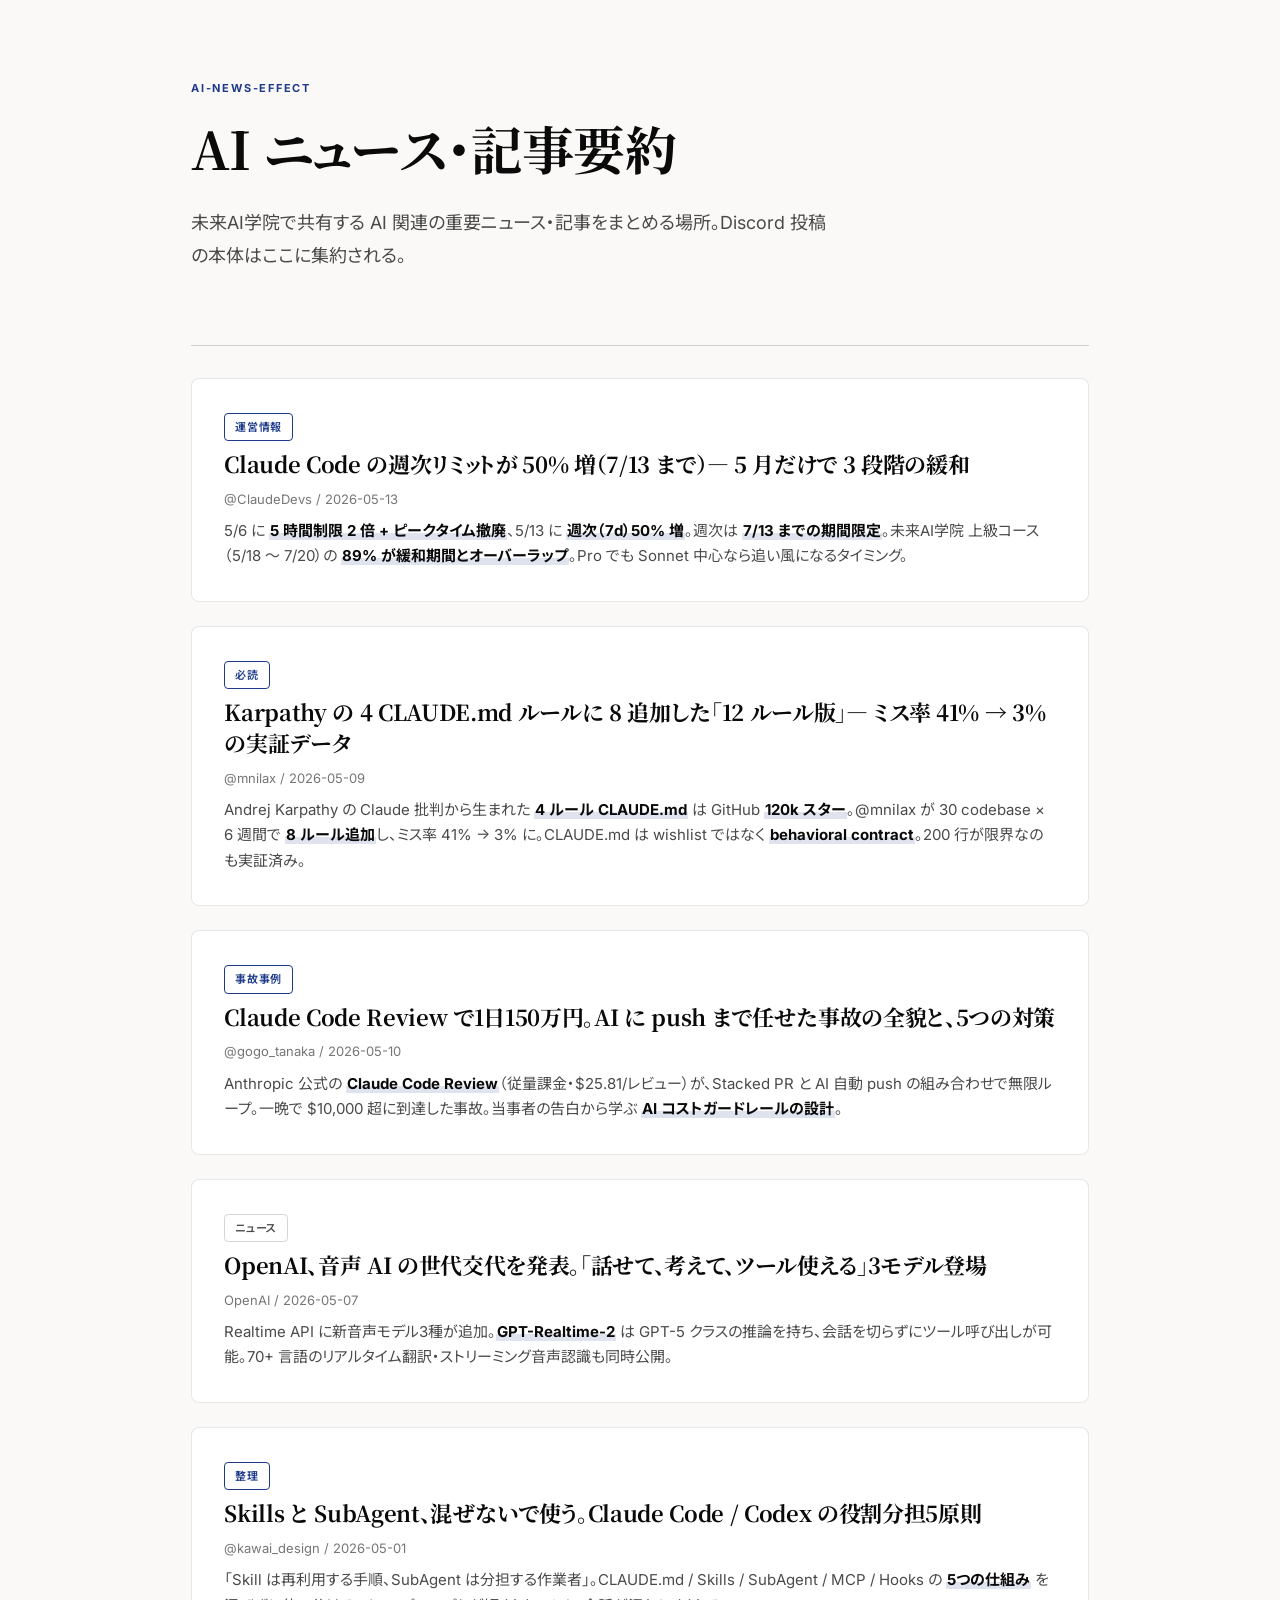
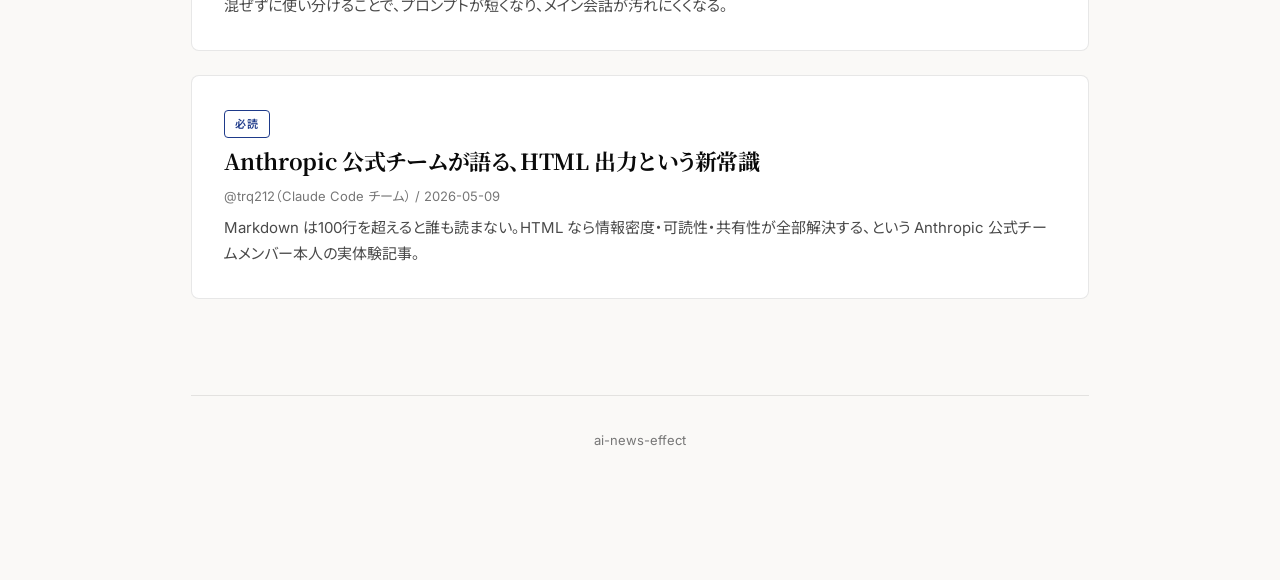
==== commit 60a4dea9: "記事追加: Claude Code 5月の3段階緩和（HTML + ガントチャート + D-Lab画像 + staging snippet） - HTML 記事新設: posts/2026-05-14" ====
--- a/index.html
+++ b/index.html
@@ -25,6 +25,13 @@
     <h1>AI ニュース・記事要約</h1>
     <p class="lead">未来AI学院で共有する AI 関連の重要ニュース・記事をまとめる場所。Discord 投稿の本体はここに集約される。</p>
   </header>
+
+  <a href="/posts/2026-05-14-claude-code-weekly-limit-up.html" class="card-link">
+    <span class="tag">運営情報</span>
+    <h2>Claude Code の週次リミットが 50% 増（7/13 まで）— 5 月だけで 3 段階の緩和</h2>
+    <p class="meta-inline">@ClaudeDevs / 2026-05-13</p>
+    <p>5/6 に <strong>5 時間制限 2 倍 + ピークタイム撤廃</strong>、5/13 に <strong>週次（7d）50% 増</strong>。週次は <strong>7/13 までの期間限定</strong>。未来AI学院 上級コース（5/18 〜 7/20）の <strong>89% が緩和期間とオーバーラップ</strong>。Pro でも Sonnet 中心なら追い風になるタイミング。</p>
+  </a>
 
   <a href="/posts/2026-05-13-claude-md-12-rules.html" class="card-link">
     <span class="tag">必読</span>
